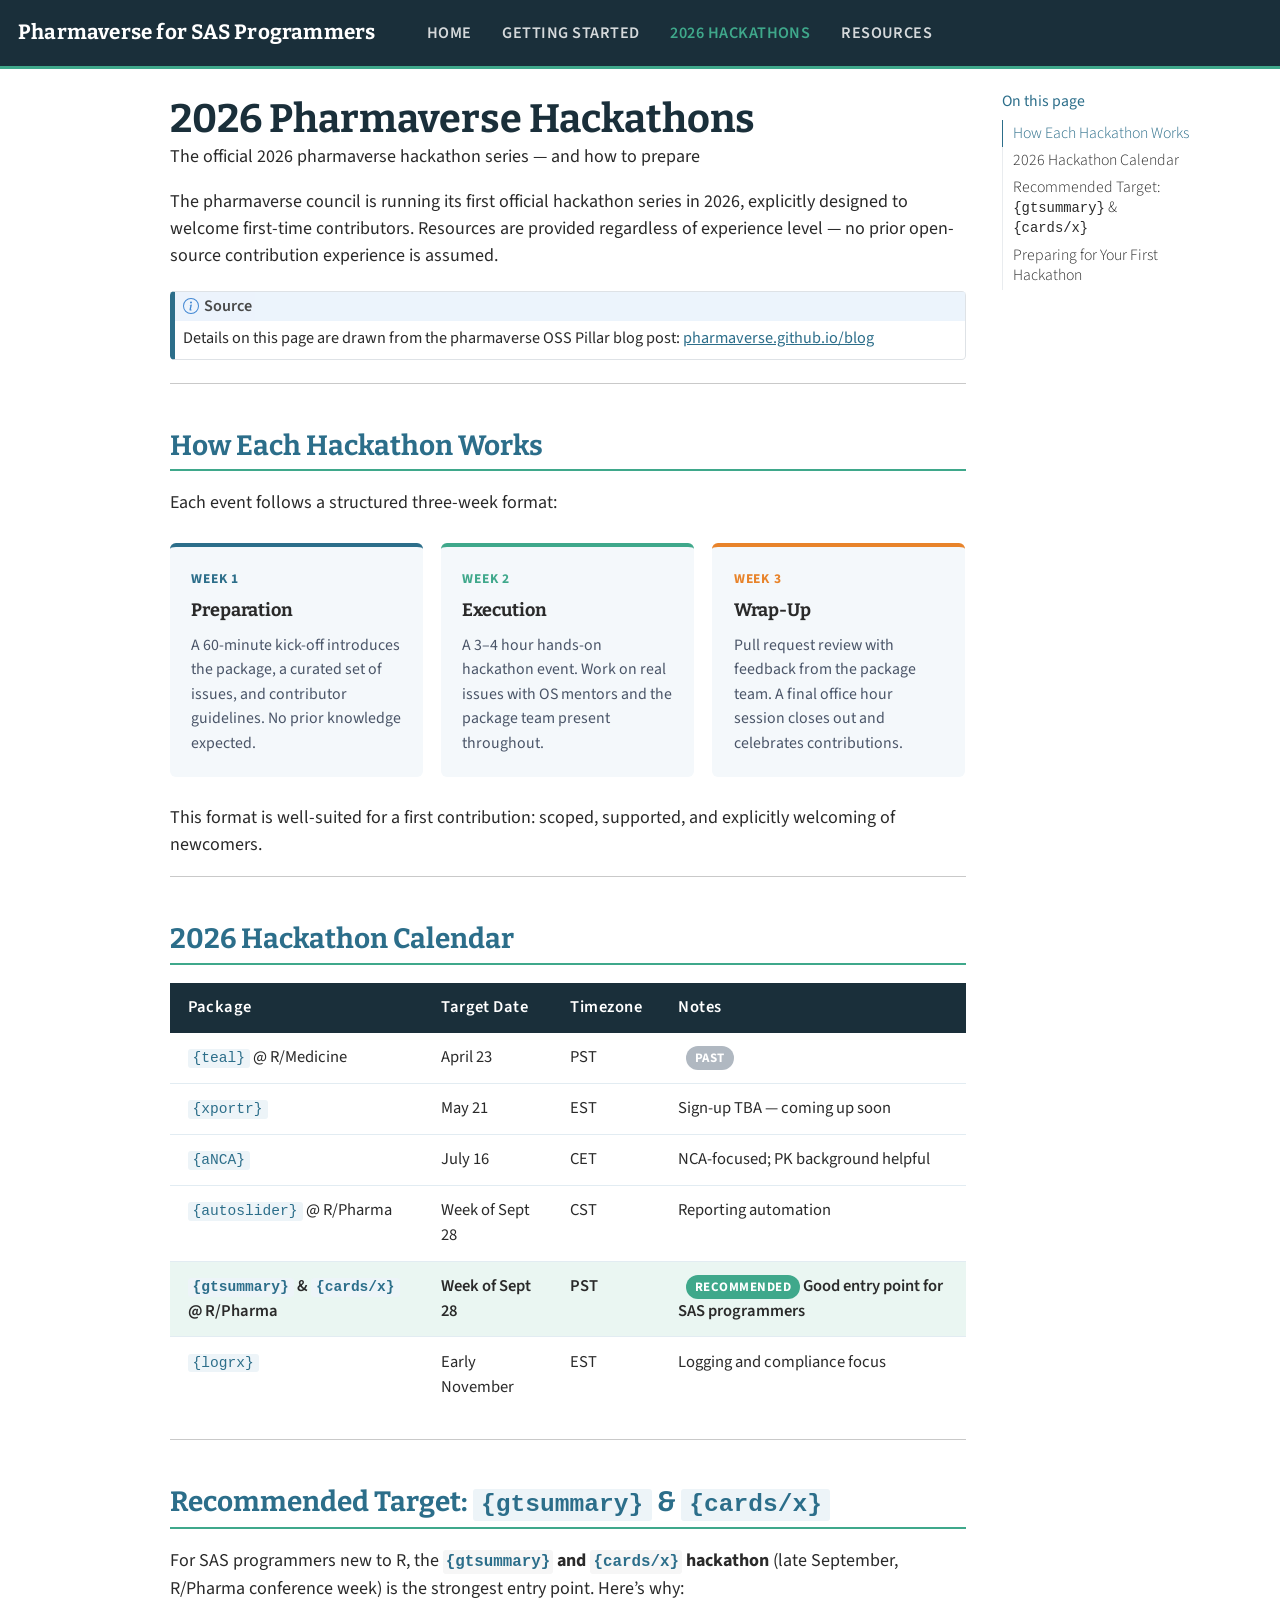
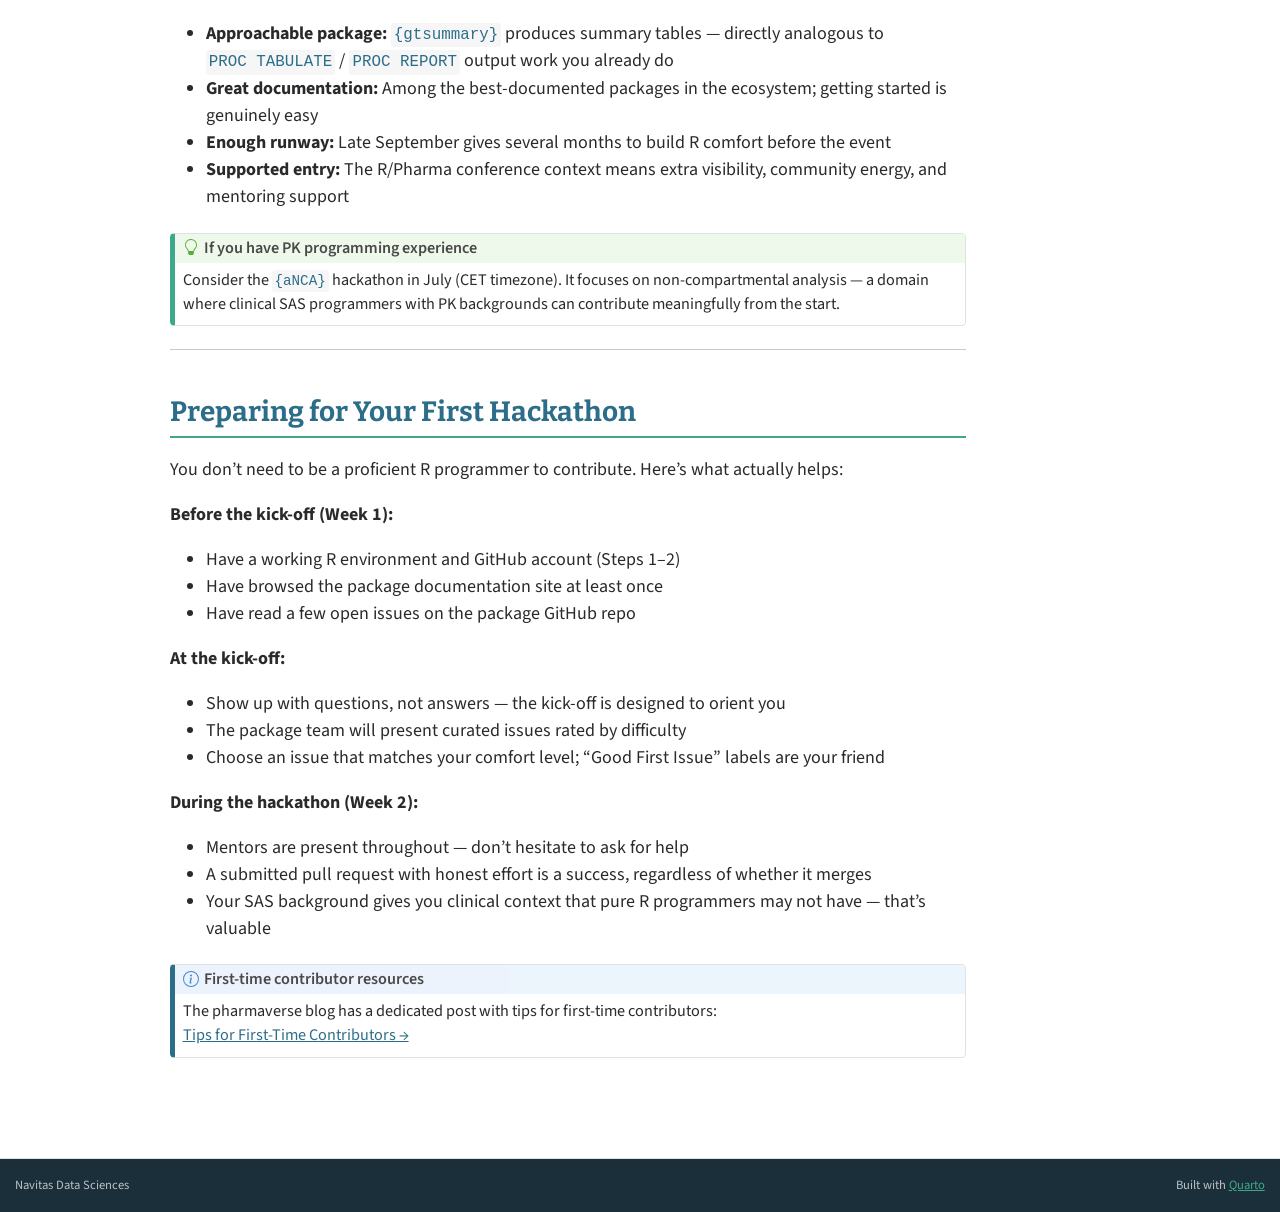
==== hackathon.html @ 02140207 "Built site for gh-pages" ====
<!DOCTYPE html>
<html xmlns="http://www.w3.org/1999/xhtml" lang="en" xml:lang="en"><head>

<meta charset="utf-8">
<meta name="generator" content="quarto-1.2.313">

<meta name="viewport" content="width=device-width, initial-scale=1.0, user-scalable=yes">

<meta name="description" content="The official 2026 pharmaverse hackathon series — and how to prepare">

<title>Pharmaverse for SAS Programmers - 2026 Pharmaverse Hackathons</title>
<style>
code{white-space: pre-wrap;}
span.smallcaps{font-variant: small-caps;}
div.columns{display: flex; gap: min(4vw, 1.5em);}
div.column{flex: auto; overflow-x: auto;}
div.hanging-indent{margin-left: 1.5em; text-indent: -1.5em;}
ul.task-list{list-style: none;}
ul.task-list li input[type="checkbox"] {
  width: 0.8em;
  margin: 0 0.8em 0.2em -1.6em;
  vertical-align: middle;
}
</style>


<script src="site_libs/quarto-nav/quarto-nav.js"></script>
<script src="site_libs/quarto-nav/headroom.min.js"></script>
<script src="site_libs/clipboard/clipboard.min.js"></script>
<script src="site_libs/quarto-search/autocomplete.umd.js"></script>
<script src="site_libs/quarto-search/fuse.min.js"></script>
<script src="site_libs/quarto-search/quarto-search.js"></script>
<meta name="quarto:offset" content="./">
<link href="./favicon.png" rel="icon" type="image/png">
<script src="site_libs/quarto-html/quarto.js"></script>
<script src="site_libs/quarto-html/popper.min.js"></script>
<script src="site_libs/quarto-html/tippy.umd.min.js"></script>
<script src="site_libs/quarto-html/anchor.min.js"></script>
<link href="site_libs/quarto-html/tippy.css" rel="stylesheet">
<link href="site_libs/quarto-html/quarto-syntax-highlighting.css" rel="stylesheet" id="quarto-text-highlighting-styles">
<script src="site_libs/bootstrap/bootstrap.min.js"></script>
<link href="site_libs/bootstrap/bootstrap-icons.css" rel="stylesheet">
<link href="site_libs/bootstrap/bootstrap.min.css" rel="stylesheet" id="quarto-bootstrap" data-mode="light">
<script id="quarto-search-options" type="application/json">{
  "location": "navbar",
  "copy-button": false,
  "collapse-after": 3,
  "panel-placement": "end",
  "type": "overlay",
  "limit": 20,
  "language": {
    "search-no-results-text": "No results",
    "search-matching-documents-text": "matching documents",
    "search-copy-link-title": "Copy link to search",
    "search-hide-matches-text": "Hide additional matches",
    "search-more-match-text": "more match in this document",
    "search-more-matches-text": "more matches in this document",
    "search-clear-button-title": "Clear",
    "search-detached-cancel-button-title": "Cancel",
    "search-submit-button-title": "Submit"
  }
}</script>
<style>html{ scroll-behavior: smooth; }</style>


</head>

<body class="nav-fixed">

<div id="quarto-search-results"></div>
  <header id="quarto-header" class="headroom fixed-top">
    <nav class="navbar navbar-expand-lg navbar-dark ">
      <div class="navbar-container container-fluid">
      <div class="navbar-brand-container">
    <a class="navbar-brand" href="./index.html">
    <span class="navbar-title">Pharmaverse for SAS Programmers</span>
    </a>
  </div>
          <button class="navbar-toggler" type="button" data-bs-toggle="collapse" data-bs-target="#navbarCollapse" aria-controls="navbarCollapse" aria-expanded="false" aria-label="Toggle navigation" onclick="if (window.quartoToggleHeadroom) { window.quartoToggleHeadroom(); }">
  <span class="navbar-toggler-icon"></span>
</button>
          <div class="collapse navbar-collapse" id="navbarCollapse">
            <ul class="navbar-nav navbar-nav-scroll me-auto">
  <li class="nav-item">
    <a class="nav-link" href="./index.html">
 <span class="menu-text">Home</span></a>
  </li>  
  <li class="nav-item">
    <a class="nav-link" href="./steps.html">
 <span class="menu-text">Getting Started</span></a>
  </li>  
  <li class="nav-item">
    <a class="nav-link active" href="./hackathon.html" aria-current="page">
 <span class="menu-text">2026 Hackathons</span></a>
  </li>  
  <li class="nav-item">
    <a class="nav-link" href="./resources.html">
 <span class="menu-text">Resources</span></a>
  </li>  
</ul>
            <ul class="navbar-nav navbar-nav-scroll ms-auto">
  <li class="nav-item compact">
    <a class="nav-link" href="https://github.com/pharmaverse"><i class="bi bi-github" role="img" aria-label="GitHub">
</i> 
 <span class="menu-text"></span></a>
  </li>  
</ul>
              <div id="quarto-search" class="" title="Search"></div>
          </div> <!-- /navcollapse -->
      </div> <!-- /container-fluid -->
    </nav>
</header>
<!-- content -->
<div id="quarto-content" class="quarto-container page-columns page-rows-contents page-layout-article page-navbar">
<!-- sidebar -->
<!-- margin-sidebar -->
    <div id="quarto-margin-sidebar" class="sidebar margin-sidebar">
        <nav id="TOC" role="doc-toc" class="toc-active">
    <h2 id="toc-title">On this page</h2>
   
  <ul>
  <li><a href="#how-each-hackathon-works" id="toc-how-each-hackathon-works" class="nav-link active" data-scroll-target="#how-each-hackathon-works">How Each Hackathon Works</a></li>
  <li><a href="#hackathon-calendar" id="toc-hackathon-calendar" class="nav-link" data-scroll-target="#hackathon-calendar">2026 Hackathon Calendar</a></li>
  <li><a href="#recommended-target-gtsummary-cardsx" id="toc-recommended-target-gtsummary-cardsx" class="nav-link" data-scroll-target="#recommended-target-gtsummary-cardsx">Recommended Target: <code>{gtsummary}</code> &amp; <code>{cards/x}</code></a></li>
  <li><a href="#preparing-for-your-first-hackathon" id="toc-preparing-for-your-first-hackathon" class="nav-link" data-scroll-target="#preparing-for-your-first-hackathon">Preparing for Your First Hackathon</a></li>
  </ul>
</nav>
    </div>
<!-- main -->
<main class="content" id="quarto-document-content">

<header id="title-block-header" class="quarto-title-block default">
<div class="quarto-title">
<h1 class="title">2026 Pharmaverse Hackathons</h1>
</div>

<div>
  <div class="description">
    The official 2026 pharmaverse hackathon series — and how to prepare
  </div>
</div>


<div class="quarto-title-meta">

    
  
    
  </div>
  

</header>

<p>The pharmaverse council is running its first official hackathon series in 2026, explicitly designed to welcome first-time contributors. Resources are provided regardless of experience level — no prior open-source contribution experience is assumed.</p>
<div class="callout-note callout callout-style-default callout-captioned">
<div class="callout-header d-flex align-content-center">
<div class="callout-icon-container">
<i class="callout-icon"></i>
</div>
<div class="callout-caption-container flex-fill">
Source
</div>
</div>
<div class="callout-body-container callout-body">
<p>Details on this page are drawn from the pharmaverse OSS Pillar blog post: <a href="https://pharmaverse.github.io/blog/posts/2026-03-06-pharmaverse-pillar/pharmaverse-pillar-oss.html">pharmaverse.github.io/blog</a></p>
</div>
</div>
<hr>
<section id="how-each-hackathon-works" class="level2">
<h2 class="anchored" data-anchor-id="how-each-hackathon-works">How Each Hackathon Works</h2>
<p>Each event follows a structured three-week format:</p>
<div style="display: grid; grid-template-columns: repeat(auto-fill, minmax(240px, 1fr)); gap: 1rem; margin: 1.5rem 0;">

  <div style="background: #f4f8fb; border-top: 4px solid #2C6E8A; border-radius: 6px; padding: 1.2rem;">
    <div style="font-size: 0.75rem; font-weight: 700; color: #2C6E8A; text-transform: uppercase; letter-spacing: 0.06em; margin-bottom: 0.4rem;">Week 1</div>
    <div style="font-weight: 700; font-size: 1rem; margin-bottom: 0.5rem; font-family: 'Bitter', Georgia, serif;">Preparation</div>
    <div style="font-size: 0.88rem; color: #4a5568; line-height: 1.55;">A 60-minute kick-off introduces the package, a curated set of issues, and contributor guidelines. No prior knowledge expected.</div>
  </div>

  <div style="background: #f4f8fb; border-top: 4px solid #3FA88B; border-radius: 6px; padding: 1.2rem;">
    <div style="font-size: 0.75rem; font-weight: 700; color: #3FA88B; text-transform: uppercase; letter-spacing: 0.06em; margin-bottom: 0.4rem;">Week 2</div>
    <div style="font-weight: 700; font-size: 1rem; margin-bottom: 0.5rem; font-family: 'Bitter', Georgia, serif;">Execution</div>
    <div style="font-size: 0.88rem; color: #4a5568; line-height: 1.55;">A 3–4 hour hands-on hackathon event. Work on real issues with OS mentors and the package team present throughout.</div>
  </div>

  <div style="background: #f4f8fb; border-top: 4px solid #E8832A; border-radius: 6px; padding: 1.2rem;">
    <div style="font-size: 0.75rem; font-weight: 700; color: #E8832A; text-transform: uppercase; letter-spacing: 0.06em; margin-bottom: 0.4rem;">Week 3</div>
    <div style="font-weight: 700; font-size: 1rem; margin-bottom: 0.5rem; font-family: 'Bitter', Georgia, serif;">Wrap-Up</div>
    <div style="font-size: 0.88rem; color: #4a5568; line-height: 1.55;">Pull request review with feedback from the package team. A final office hour session closes out and celebrates contributions.</div>
  </div>

</div>
<p>This format is well-suited for a first contribution: scoped, supported, and explicitly welcoming of newcomers.</p>
<hr>
</section>
<section id="hackathon-calendar" class="level2">
<h2 class="anchored" data-anchor-id="hackathon-calendar">2026 Hackathon Calendar</h2>

<div class="hackathon-table">
<table>
  <thead>
    <tr>
      <th>Package</th>
      <th>Target Date</th>
      <th>Timezone</th>
      <th>Notes</th>
    </tr>
  </thead>
  <tbody>
    <tr>
      <td><code>{teal}</code> @ R/Medicine</td>
      <td>April 23</td>
      <td>PST</td>
      <td><span class="badge-past">Past</span></td>
    </tr>
    <tr>
      <td><code>{xportr}</code></td>
      <td>May 21</td>
      <td>EST</td>
      <td>Sign-up TBA — coming up soon</td>
    </tr>
    <tr>
      <td><code>{aNCA}</code></td>
      <td>July 16</td>
      <td>CET</td>
      <td>NCA-focused; PK background helpful</td>
    </tr>
    <tr>
      <td><code>{autoslider}</code> @ R/Pharma</td>
      <td>Week of Sept 28</td>
      <td>CST</td>
      <td>Reporting automation</td>
    </tr>
    <tr class="highlight-row">
      <td><code>{gtsummary}</code> &amp; <code>{cards/x}</code> @ R/Pharma</td>
      <td>Week of Sept 28</td>
      <td>PST</td>
      <td><span class="badge-recommended">Recommended</span> Good entry point for SAS programmers</td>
    </tr>
    <tr>
      <td><code>{logrx}</code></td>
      <td>Early November</td>
      <td>EST</td>
      <td>Logging and compliance focus</td>
    </tr>
  </tbody>
</table>
</div>
<hr>
</section>
<section id="recommended-target-gtsummary-cardsx" class="level2">
<h2 class="anchored" data-anchor-id="recommended-target-gtsummary-cardsx">Recommended Target: <code>{gtsummary}</code> &amp; <code>{cards/x}</code></h2>
<p>For SAS programmers new to R, the <strong><code>{gtsummary}</code> and <code>{cards/x}</code> hackathon</strong> (late September, R/Pharma conference week) is the strongest entry point. Here’s why:</p>
<ul>
<li><strong>Approachable package:</strong> <code>{gtsummary}</code> produces summary tables — directly analogous to <code>PROC TABULATE</code> / <code>PROC REPORT</code> output work you already do</li>
<li><strong>Great documentation:</strong> Among the best-documented packages in the ecosystem; getting started is genuinely easy</li>
<li><strong>Enough runway:</strong> Late September gives several months to build R comfort before the event</li>
<li><strong>Supported entry:</strong> The R/Pharma conference context means extra visibility, community energy, and mentoring support</li>
</ul>
<div class="callout-tip callout callout-style-default callout-captioned">
<div class="callout-header d-flex align-content-center">
<div class="callout-icon-container">
<i class="callout-icon"></i>
</div>
<div class="callout-caption-container flex-fill">
If you have PK programming experience
</div>
</div>
<div class="callout-body-container callout-body">
<p>Consider the <code>{aNCA}</code> hackathon in July (CET timezone). It focuses on non-compartmental analysis — a domain where clinical SAS programmers with PK backgrounds can contribute meaningfully from the start.</p>
</div>
</div>
<hr>
</section>
<section id="preparing-for-your-first-hackathon" class="level2">
<h2 class="anchored" data-anchor-id="preparing-for-your-first-hackathon">Preparing for Your First Hackathon</h2>
<p>You don’t need to be a proficient R programmer to contribute. Here’s what actually helps:</p>
<p><strong>Before the kick-off (Week 1):</strong></p>
<ul>
<li>Have a working R environment and GitHub account (Steps 1–2)</li>
<li>Have browsed the package documentation site at least once</li>
<li>Have read a few open issues on the package GitHub repo</li>
</ul>
<p><strong>At the kick-off:</strong></p>
<ul>
<li>Show up with questions, not answers — the kick-off is designed to orient you</li>
<li>The package team will present curated issues rated by difficulty</li>
<li>Choose an issue that matches your comfort level; “Good First Issue” labels are your friend</li>
</ul>
<p><strong>During the hackathon (Week 2):</strong></p>
<ul>
<li>Mentors are present throughout — don’t hesitate to ask for help</li>
<li>A submitted pull request with honest effort is a success, regardless of whether it merges</li>
<li>Your SAS background gives you clinical context that pure R programmers may not have — that’s valuable</li>
</ul>
<div class="callout-note callout callout-style-default callout-captioned">
<div class="callout-header d-flex align-content-center">
<div class="callout-icon-container">
<i class="callout-icon"></i>
</div>
<div class="callout-caption-container flex-fill">
First-time contributor resources
</div>
</div>
<div class="callout-body-container callout-body">
<p>The pharmaverse blog has a dedicated post with tips for first-time contributors:<br>
<a href="https://pharmaverse.github.io/blog/posts/2024-03-11_tips_for__first_/tips_for__first__time__contributors.html">Tips for First-Time Contributors →</a></p>
</div>
</div>


</section>

</main> <!-- /main -->
<script id="quarto-html-after-body" type="application/javascript">
window.document.addEventListener("DOMContentLoaded", function (event) {
  const toggleBodyColorMode = (bsSheetEl) => {
    const mode = bsSheetEl.getAttribute("data-mode");
    const bodyEl = window.document.querySelector("body");
    if (mode === "dark") {
      bodyEl.classList.add("quarto-dark");
      bodyEl.classList.remove("quarto-light");
    } else {
      bodyEl.classList.add("quarto-light");
      bodyEl.classList.remove("quarto-dark");
    }
  }
  const toggleBodyColorPrimary = () => {
    const bsSheetEl = window.document.querySelector("link#quarto-bootstrap");
    if (bsSheetEl) {
      toggleBodyColorMode(bsSheetEl);
    }
  }
  toggleBodyColorPrimary();  
  const icon = "";
  const anchorJS = new window.AnchorJS();
  anchorJS.options = {
    placement: 'right',
    icon: icon
  };
  anchorJS.add('.anchored');
  const clipboard = new window.ClipboardJS('.code-copy-button', {
    target: function(trigger) {
      return trigger.previousElementSibling;
    }
  });
  clipboard.on('success', function(e) {
    // button target
    const button = e.trigger;
    // don't keep focus
    button.blur();
    // flash "checked"
    button.classList.add('code-copy-button-checked');
    var currentTitle = button.getAttribute("title");
    button.setAttribute("title", "Copied!");
    let tooltip;
    if (window.bootstrap) {
      button.setAttribute("data-bs-toggle", "tooltip");
      button.setAttribute("data-bs-placement", "left");
      button.setAttribute("data-bs-title", "Copied!");
      tooltip = new bootstrap.Tooltip(button, 
        { trigger: "manual", 
          customClass: "code-copy-button-tooltip",
          offset: [0, -8]});
      tooltip.show();    
    }
    setTimeout(function() {
      if (tooltip) {
        tooltip.hide();
        button.removeAttribute("data-bs-title");
        button.removeAttribute("data-bs-toggle");
        button.removeAttribute("data-bs-placement");
      }
      button.setAttribute("title", currentTitle);
      button.classList.remove('code-copy-button-checked');
    }, 1000);
    // clear code selection
    e.clearSelection();
  });
  function tippyHover(el, contentFn) {
    const config = {
      allowHTML: true,
      content: contentFn,
      maxWidth: 500,
      delay: 100,
      arrow: false,
      appendTo: function(el) {
          return el.parentElement;
      },
      interactive: true,
      interactiveBorder: 10,
      theme: 'quarto',
      placement: 'bottom-start'
    };
    window.tippy(el, config); 
  }
  const noterefs = window.document.querySelectorAll('a[role="doc-noteref"]');
  for (var i=0; i<noterefs.length; i++) {
    const ref = noterefs[i];
    tippyHover(ref, function() {
      // use id or data attribute instead here
      let href = ref.getAttribute('data-footnote-href') || ref.getAttribute('href');
      try { href = new URL(href).hash; } catch {}
      const id = href.replace(/^#\/?/, "");
      const note = window.document.getElementById(id);
      return note.innerHTML;
    });
  }
  const findCites = (el) => {
    const parentEl = el.parentElement;
    if (parentEl) {
      const cites = parentEl.dataset.cites;
      if (cites) {
        return {
          el,
          cites: cites.split(' ')
        };
      } else {
        return findCites(el.parentElement)
      }
    } else {
      return undefined;
    }
  };
  var bibliorefs = window.document.querySelectorAll('a[role="doc-biblioref"]');
  for (var i=0; i<bibliorefs.length; i++) {
    const ref = bibliorefs[i];
    const citeInfo = findCites(ref);
    if (citeInfo) {
      tippyHover(citeInfo.el, function() {
        var popup = window.document.createElement('div');
        citeInfo.cites.forEach(function(cite) {
          var citeDiv = window.document.createElement('div');
          citeDiv.classList.add('hanging-indent');
          citeDiv.classList.add('csl-entry');
          var biblioDiv = window.document.getElementById('ref-' + cite);
          if (biblioDiv) {
            citeDiv.innerHTML = biblioDiv.innerHTML;
          }
          popup.appendChild(citeDiv);
        });
        return popup.innerHTML;
      });
    }
  }
});
</script>
</div> <!-- /content -->
<footer class="footer">
  <div class="nav-footer">
    <div class="nav-footer-left">Navitas Data Sciences</div>   
    <div class="nav-footer-right">Built with <a href="https://quarto.org">Quarto</a></div>
  </div>
</footer>



<script src="site_libs/quarto-html/zenscroll-min.js"></script>
</body></html>
---- site_libs/quarto-html/tippy.css ----
.tippy-box[data-animation=fade][data-state=hidden]{opacity:0}[data-tippy-root]{max-width:calc(100vw - 10px)}.tippy-box{position:relative;background-color:#333;color:#fff;border-radius:4px;font-size:14px;line-height:1.4;white-space:normal;outline:0;transition-property:transform,visibility,opacity}.tippy-box[data-placement^=top]>.tippy-arrow{bottom:0}.tippy-box[data-placement^=top]>.tippy-arrow:before{bottom:-7px;left:0;border-width:8px 8px 0;border-top-color:initial;transform-origin:center top}.tippy-box[data-placement^=bottom]>.tippy-arrow{top:0}.tippy-box[data-placement^=bottom]>.tippy-arrow:before{top:-7px;left:0;border-width:0 8px 8px;border-bottom-color:initial;transform-origin:center bottom}.tippy-box[data-placement^=left]>.tippy-arrow{right:0}.tippy-box[data-placement^=left]>.tippy-arrow:before{border-width:8px 0 8px 8px;border-left-color:initial;right:-7px;transform-origin:center left}.tippy-box[data-placement^=right]>.tippy-arrow{left:0}.tippy-box[data-placement^=right]>.tippy-arrow:before{left:-7px;border-width:8px 8px 8px 0;border-right-color:initial;transform-origin:center right}.tippy-box[data-inertia][data-state=visible]{transition-timing-function:cubic-bezier(.54,1.5,.38,1.11)}.tippy-arrow{width:16px;height:16px;color:#333}.tippy-arrow:before{content:"";position:absolute;border-color:transparent;border-style:solid}.tippy-content{position:relative;padding:5px 9px;z-index:1}
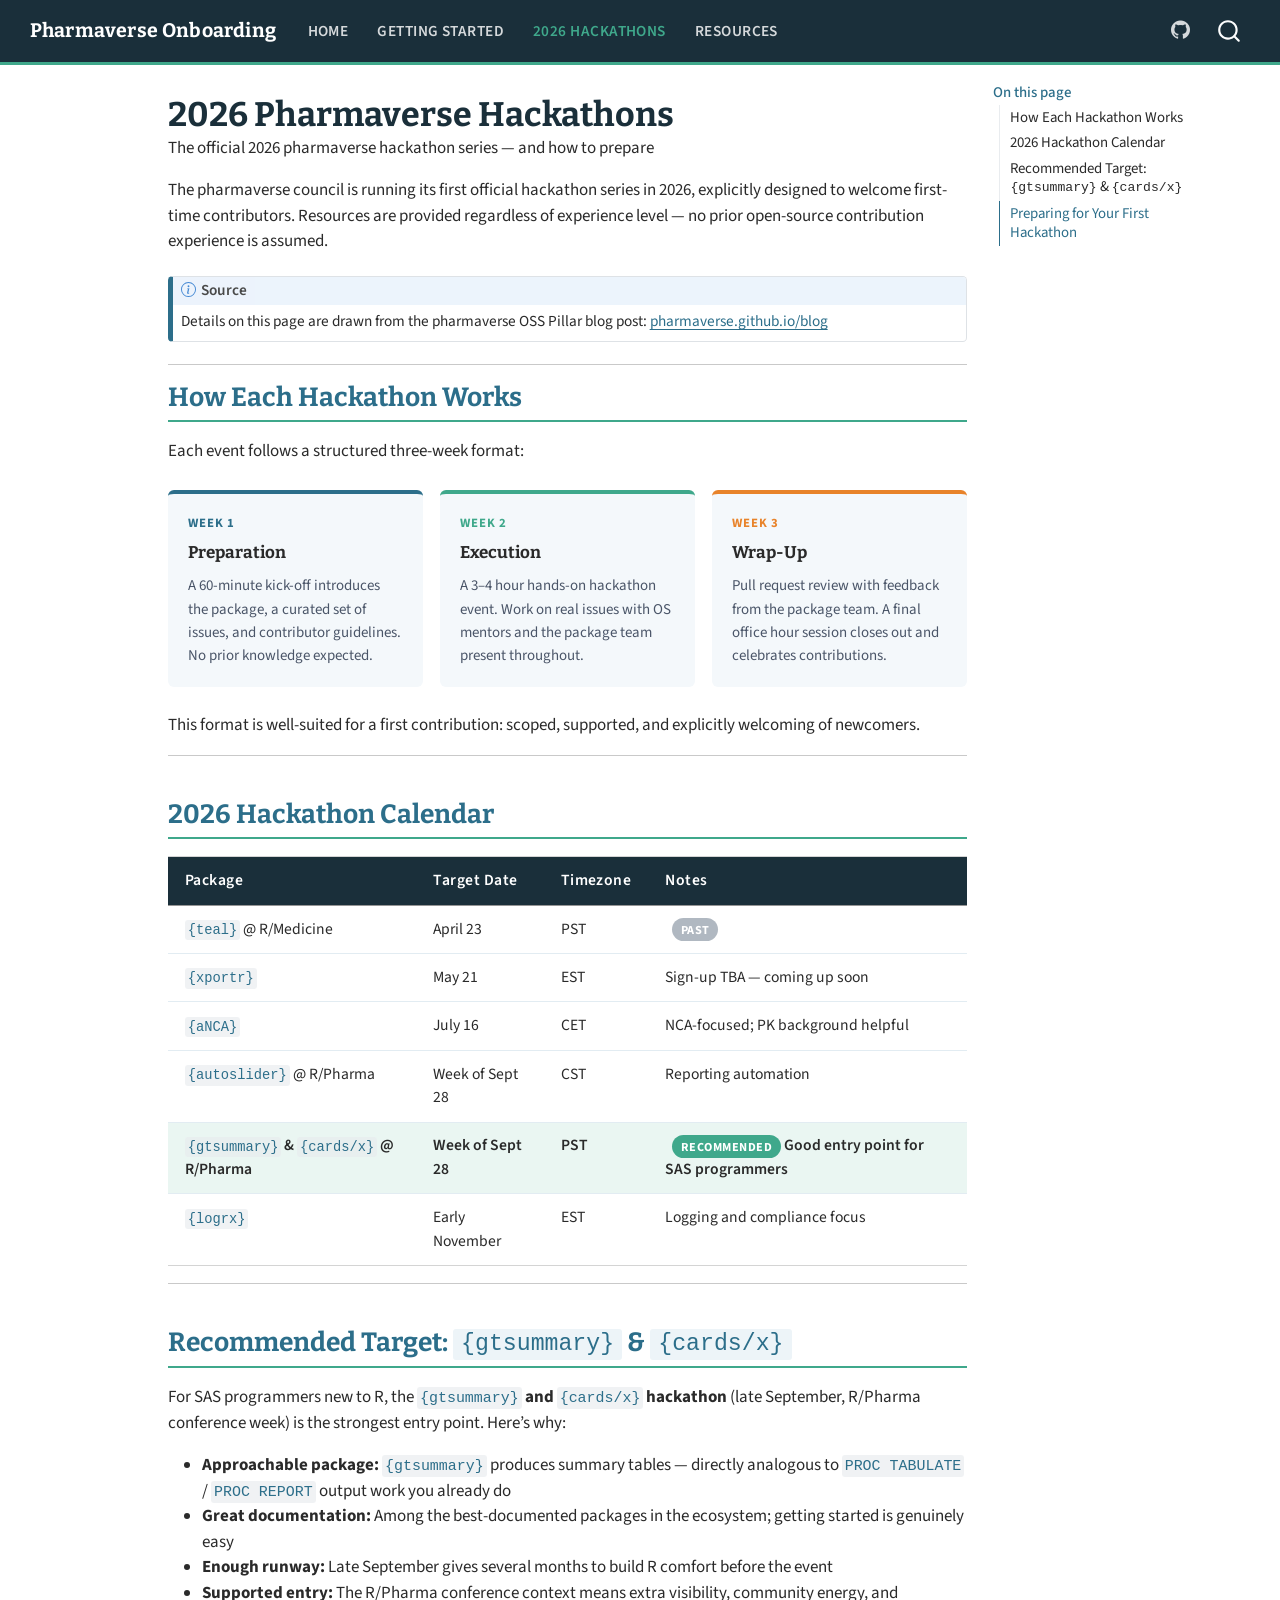
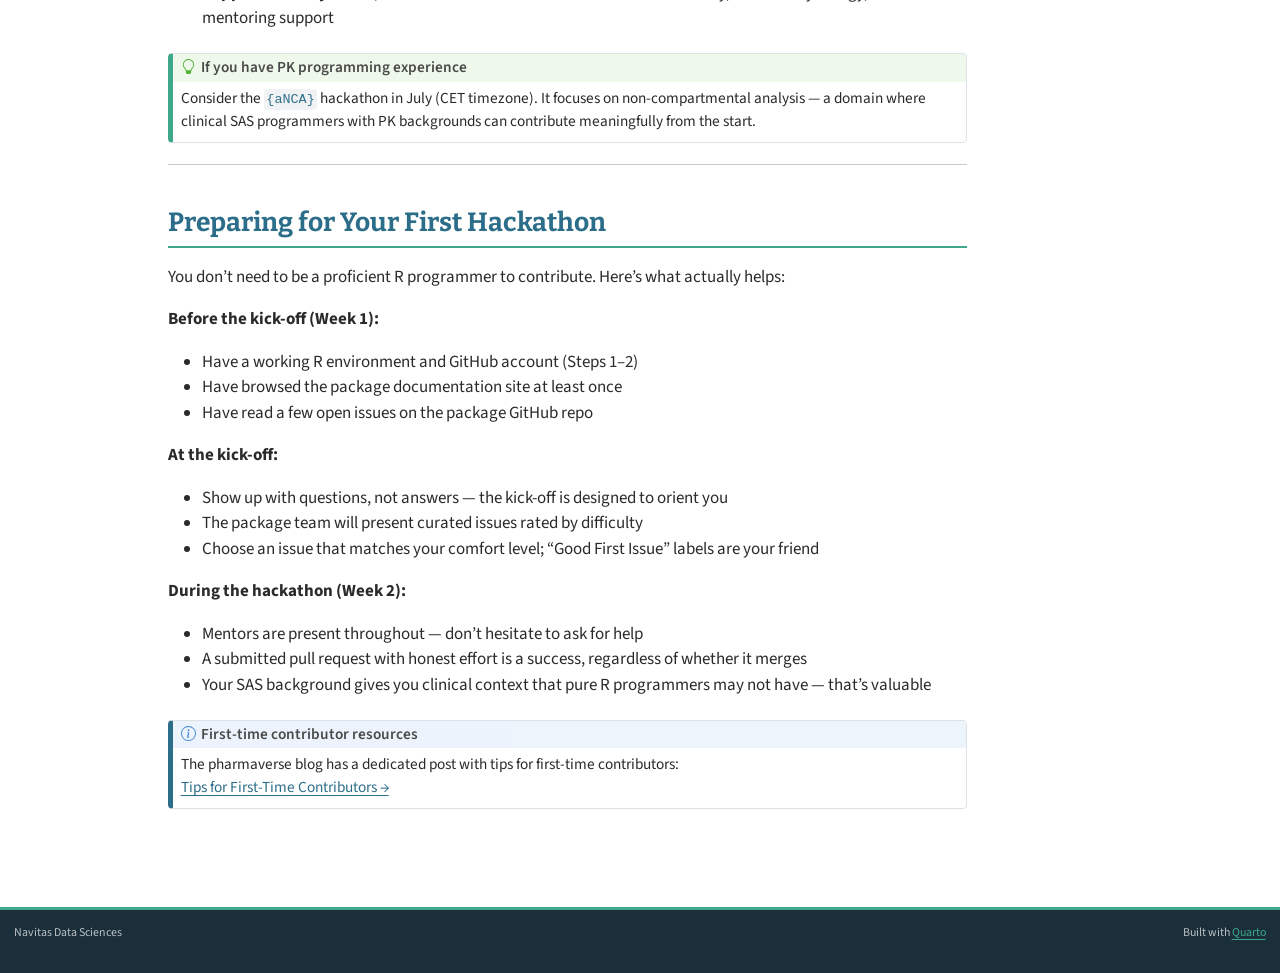
==== commit 2310fc20: "Built site for gh-pages" ====
--- a/hackathon.html
+++ b/hackathon.html
@@ -2,14 +2,17 @@
 <html xmlns="http://www.w3.org/1999/xhtml" lang="en" xml:lang="en"><head>
 
 <meta charset="utf-8">
-<meta name="generator" content="quarto-1.2.313">
+<meta name="generator" content="quarto-1.9.37">
 
 <meta name="viewport" content="width=device-width, initial-scale=1.0, user-scalable=yes">
 
 <meta name="description" content="The official 2026 pharmaverse hackathon series — and how to prepare">
 
-<title>Pharmaverse for SAS Programmers - 2026 Pharmaverse Hackathons</title>
+<title>2026 Pharmaverse Hackathons – Pharmaverse Onboarding</title>
 <style>
+/* Default styles provided by pandoc.
+** See https://pandoc.org/MANUAL.html#variables-for-html for config info.
+*/
 code{white-space: pre-wrap;}
 span.smallcaps{font-variant: small-caps;}
 div.columns{display: flex; gap: min(4vw, 1.5em);}
@@ -18,7 +21,7 @@
 ul.task-list{list-style: none;}
 ul.task-list li input[type="checkbox"] {
   width: 0.8em;
-  margin: 0 0.8em 0.2em -1.6em;
+  margin: 0 0.8em 0.2em -1em; /* quarto-specific, see https://github.com/quarto-dev/quarto-cli/issues/4556 */ 
   vertical-align: middle;
 }
 </style>
@@ -31,23 +34,30 @@
 <script src="site_libs/quarto-search/fuse.min.js"></script>
 <script src="site_libs/quarto-search/quarto-search.js"></script>
 <meta name="quarto:offset" content="./">
-<link href="./favicon.png" rel="icon" type="image/png">
-<script src="site_libs/quarto-html/quarto.js"></script>
+<link href="./pharmaverse.png" rel="icon" type="image/png">
+<script src="site_libs/quarto-html/quarto.js" type="module"></script>
+<script src="site_libs/quarto-html/tabsets/tabsets.js" type="module"></script>
 <script src="site_libs/quarto-html/popper.min.js"></script>
 <script src="site_libs/quarto-html/tippy.umd.min.js"></script>
 <script src="site_libs/quarto-html/anchor.min.js"></script>
 <link href="site_libs/quarto-html/tippy.css" rel="stylesheet">
-<link href="site_libs/quarto-html/quarto-syntax-highlighting.css" rel="stylesheet" id="quarto-text-highlighting-styles">
+<link href="site_libs/quarto-html/quarto-syntax-highlighting-7f8f88aac4f3542376d5c11b86a4c14d.css" rel="stylesheet" id="quarto-text-highlighting-styles">
 <script src="site_libs/bootstrap/bootstrap.min.js"></script>
 <link href="site_libs/bootstrap/bootstrap-icons.css" rel="stylesheet">
-<link href="site_libs/bootstrap/bootstrap.min.css" rel="stylesheet" id="quarto-bootstrap" data-mode="light">
+<link href="site_libs/bootstrap/bootstrap-ebcdbd7d827fe1fa6b3996e288fa04e9.min.css" rel="stylesheet" append-hash="true" id="quarto-bootstrap" data-mode="light">
 <script id="quarto-search-options" type="application/json">{
   "location": "navbar",
   "copy-button": false,
   "collapse-after": 3,
   "panel-placement": "end",
   "type": "overlay",
-  "limit": 20,
+  "limit": 50,
+  "keyboard-shortcut": [
+    "f",
+    "/",
+    "s"
+  ],
+  "show-item-context": false,
   "language": {
     "search-no-results-text": "No results",
     "search-matching-documents-text": "matching documents",
@@ -56,8 +66,10 @@
     "search-more-match-text": "more match in this document",
     "search-more-matches-text": "more matches in this document",
     "search-clear-button-title": "Clear",
+    "search-text-placeholder": "",
     "search-detached-cancel-button-title": "Cancel",
-    "search-submit-button-title": "Submit"
+    "search-submit-button-title": "Submit",
+    "search-label": "Search"
   }
 }</script>
 <style>html{ scroll-behavior: smooth; }</style>
@@ -65,48 +77,50 @@
 
 </head>
 
-<body class="nav-fixed">
+<body class="nav-fixed quarto-light">
 
 <div id="quarto-search-results"></div>
   <header id="quarto-header" class="headroom fixed-top">
-    <nav class="navbar navbar-expand-lg navbar-dark ">
+    <nav class="navbar navbar-expand-lg " data-bs-theme="dark">
       <div class="navbar-container container-fluid">
-      <div class="navbar-brand-container">
+      <div class="navbar-brand-container mx-auto">
     <a class="navbar-brand" href="./index.html">
-    <span class="navbar-title">Pharmaverse for SAS Programmers</span>
+    <span class="navbar-title">Pharmaverse Onboarding</span>
     </a>
   </div>
-          <button class="navbar-toggler" type="button" data-bs-toggle="collapse" data-bs-target="#navbarCollapse" aria-controls="navbarCollapse" aria-expanded="false" aria-label="Toggle navigation" onclick="if (window.quartoToggleHeadroom) { window.quartoToggleHeadroom(); }">
+            <div id="quarto-search" class="" title="Search"></div>
+          <button class="navbar-toggler" type="button" data-bs-toggle="collapse" data-bs-target="#navbarCollapse" aria-controls="navbarCollapse" role="menu" aria-expanded="false" aria-label="Toggle navigation" onclick="if (window.quartoToggleHeadroom) { window.quartoToggleHeadroom(); }">
   <span class="navbar-toggler-icon"></span>
 </button>
           <div class="collapse navbar-collapse" id="navbarCollapse">
             <ul class="navbar-nav navbar-nav-scroll me-auto">
   <li class="nav-item">
-    <a class="nav-link" href="./index.html">
- <span class="menu-text">Home</span></a>
+    <a class="nav-link" href="./index.html"> 
+<span class="menu-text">Home</span></a>
   </li>  
   <li class="nav-item">
-    <a class="nav-link" href="./steps.html">
- <span class="menu-text">Getting Started</span></a>
+    <a class="nav-link" href="./steps.html"> 
+<span class="menu-text">Getting Started</span></a>
   </li>  
   <li class="nav-item">
-    <a class="nav-link active" href="./hackathon.html" aria-current="page">
- <span class="menu-text">2026 Hackathons</span></a>
+    <a class="nav-link active" href="./hackathon.html" aria-current="page"> 
+<span class="menu-text">2026 Hackathons</span></a>
   </li>  
   <li class="nav-item">
-    <a class="nav-link" href="./resources.html">
- <span class="menu-text">Resources</span></a>
+    <a class="nav-link" href="./resources.html"> 
+<span class="menu-text">Resources</span></a>
   </li>  
 </ul>
             <ul class="navbar-nav navbar-nav-scroll ms-auto">
   <li class="nav-item compact">
-    <a class="nav-link" href="https://github.com/pharmaverse"><i class="bi bi-github" role="img" aria-label="GitHub">
+    <a class="nav-link" href="https://github.com/pharmaverse"> <i class="bi bi-github" role="img" aria-label="GitHub">
 </i> 
- <span class="menu-text"></span></a>
+<span class="menu-text"></span></a>
   </li>  
 </ul>
-              <div id="quarto-search" class="" title="Search"></div>
           </div> <!-- /navcollapse -->
+            <div class="quarto-navbar-tools">
+</div>
       </div> <!-- /container-fluid -->
     </nav>
 </header>
@@ -149,16 +163,18 @@
   </div>
   
 
+
 </header>
 
+
 <p>The pharmaverse council is running its first official hackathon series in 2026, explicitly designed to welcome first-time contributors. Resources are provided regardless of experience level — no prior open-source contribution experience is assumed.</p>
-<div class="callout-note callout callout-style-default callout-captioned">
+<div class="callout callout-style-default callout-note callout-titled">
 <div class="callout-header d-flex align-content-center">
 <div class="callout-icon-container">
 <i class="callout-icon"></i>
 </div>
-<div class="callout-caption-container flex-fill">
-Source
+<div class="callout-title-container flex-fill">
+<span class="screen-reader-only">Note</span>Source
 </div>
 </div>
 <div class="callout-body-container callout-body">
@@ -195,56 +211,57 @@
 </section>
 <section id="hackathon-calendar" class="level2">
 <h2 class="anchored" data-anchor-id="hackathon-calendar">2026 Hackathon Calendar</h2>
-
 <div class="hackathon-table">
-<table>
-  <thead>
-    <tr>
-      <th>Package</th>
-      <th>Target Date</th>
-      <th>Timezone</th>
-      <th>Notes</th>
-    </tr>
-  </thead>
-  <tbody>
-    <tr>
-      <td><code>{teal}</code> @ R/Medicine</td>
-      <td>April 23</td>
-      <td>PST</td>
-      <td><span class="badge-past">Past</span></td>
-    </tr>
-    <tr>
-      <td><code>{xportr}</code></td>
-      <td>May 21</td>
-      <td>EST</td>
-      <td>Sign-up TBA — coming up soon</td>
-    </tr>
-    <tr>
-      <td><code>{aNCA}</code></td>
-      <td>July 16</td>
-      <td>CET</td>
-      <td>NCA-focused; PK background helpful</td>
-    </tr>
-    <tr>
-      <td><code>{autoslider}</code> @ R/Pharma</td>
-      <td>Week of Sept 28</td>
-      <td>CST</td>
-      <td>Reporting automation</td>
-    </tr>
-    <tr class="highlight-row">
-      <td><code>{gtsummary}</code> &amp; <code>{cards/x}</code> @ R/Pharma</td>
-      <td>Week of Sept 28</td>
-      <td>PST</td>
-      <td><span class="badge-recommended">Recommended</span> Good entry point for SAS programmers</td>
-    </tr>
-    <tr>
-      <td><code>{logrx}</code></td>
-      <td>Early November</td>
-      <td>EST</td>
-      <td>Logging and compliance focus</td>
-    </tr>
-  </tbody>
+
+<table class="caption-top table">
+<thead>
+<tr class="header">
+<th data-quarto-table-cell-role="th">Package</th>
+<th data-quarto-table-cell-role="th">Target Date</th>
+<th data-quarto-table-cell-role="th">Timezone</th>
+<th data-quarto-table-cell-role="th">Notes</th>
+</tr>
+</thead>
+<tbody>
+<tr class="odd">
+<td><code>{teal}</code> @ R/Medicine</td>
+<td>April 23</td>
+<td>PST</td>
+<td><span class="badge-past">Past</span></td>
+</tr>
+<tr class="even">
+<td><code>{xportr}</code></td>
+<td>May 21</td>
+<td>EST</td>
+<td>Sign-up TBA — coming up soon</td>
+</tr>
+<tr class="odd">
+<td><code>{aNCA}</code></td>
+<td>July 16</td>
+<td>CET</td>
+<td>NCA-focused; PK background helpful</td>
+</tr>
+<tr class="even">
+<td><code>{autoslider}</code> @ R/Pharma</td>
+<td>Week of Sept 28</td>
+<td>CST</td>
+<td>Reporting automation</td>
+</tr>
+<tr class="highlight-row odd">
+<td><code>{gtsummary}</code> &amp; <code>{cards/x}</code> @ R/Pharma</td>
+<td>Week of Sept 28</td>
+<td>PST</td>
+<td><span class="badge-recommended">Recommended</span> Good entry point for SAS programmers</td>
+</tr>
+<tr class="even">
+<td><code>{logrx}</code></td>
+<td>Early November</td>
+<td>EST</td>
+<td>Logging and compliance focus</td>
+</tr>
+</tbody>
 </table>
+
 </div>
 <hr>
 </section>
@@ -257,13 +274,13 @@
 <li><strong>Enough runway:</strong> Late September gives several months to build R comfort before the event</li>
 <li><strong>Supported entry:</strong> The R/Pharma conference context means extra visibility, community energy, and mentoring support</li>
 </ul>
-<div class="callout-tip callout callout-style-default callout-captioned">
+<div class="callout callout-style-default callout-tip callout-titled">
 <div class="callout-header d-flex align-content-center">
 <div class="callout-icon-container">
 <i class="callout-icon"></i>
 </div>
-<div class="callout-caption-container flex-fill">
-If you have PK programming experience
+<div class="callout-title-container flex-fill">
+<span class="screen-reader-only">Tip</span>If you have PK programming experience
 </div>
 </div>
 <div class="callout-body-container callout-body">
@@ -293,13 +310,13 @@
 <li>A submitted pull request with honest effort is a success, regardless of whether it merges</li>
 <li>Your SAS background gives you clinical context that pure R programmers may not have — that’s valuable</li>
 </ul>
-<div class="callout-note callout callout-style-default callout-captioned">
+<div class="callout callout-style-default callout-note callout-titled">
 <div class="callout-header d-flex align-content-center">
 <div class="callout-icon-container">
 <i class="callout-icon"></i>
 </div>
-<div class="callout-caption-container flex-fill">
-First-time contributor resources
+<div class="callout-title-container flex-fill">
+<span class="screen-reader-only">Note</span>First-time contributor resources
 </div>
 </div>
 <div class="callout-body-container callout-body">
@@ -313,147 +330,422 @@
 
 </main> <!-- /main -->
 <script id="quarto-html-after-body" type="application/javascript">
-window.document.addEventListener("DOMContentLoaded", function (event) {
-  const toggleBodyColorMode = (bsSheetEl) => {
-    const mode = bsSheetEl.getAttribute("data-mode");
-    const bodyEl = window.document.querySelector("body");
-    if (mode === "dark") {
-      bodyEl.classList.add("quarto-dark");
-      bodyEl.classList.remove("quarto-light");
-    } else {
-      bodyEl.classList.add("quarto-light");
-      bodyEl.classList.remove("quarto-dark");
-    }
-  }
-  const toggleBodyColorPrimary = () => {
-    const bsSheetEl = window.document.querySelector("link#quarto-bootstrap");
-    if (bsSheetEl) {
-      toggleBodyColorMode(bsSheetEl);
-    }
-  }
-  toggleBodyColorPrimary();  
-  const icon = "";
-  const anchorJS = new window.AnchorJS();
-  anchorJS.options = {
-    placement: 'right',
-    icon: icon
-  };
-  anchorJS.add('.anchored');
-  const clipboard = new window.ClipboardJS('.code-copy-button', {
-    target: function(trigger) {
-      return trigger.previousElementSibling;
+  window.document.addEventListener("DOMContentLoaded", function (event) {
+    const icon = "";
+    const anchorJS = new window.AnchorJS();
+    anchorJS.options = {
+      placement: 'right',
+      icon: icon
+    };
+    anchorJS.add('.anchored');
+    const isCodeAnnotation = (el) => {
+      for (const clz of el.classList) {
+        if (clz.startsWith('code-annotation-')) {                     
+          return true;
+        }
+      }
+      return false;
+    }
+    const onCopySuccess = function(e) {
+      // button target
+      const button = e.trigger;
+      // don't keep focus
+      button.blur();
+      // flash "checked"
+      button.classList.add('code-copy-button-checked');
+      var currentTitle = button.getAttribute("title");
+      button.setAttribute("title", "Copied!");
+      let tooltip;
+      if (window.bootstrap) {
+        button.setAttribute("data-bs-toggle", "tooltip");
+        button.setAttribute("data-bs-placement", "left");
+        button.setAttribute("data-bs-title", "Copied!");
+        tooltip = new bootstrap.Tooltip(button, 
+          { trigger: "manual", 
+            customClass: "code-copy-button-tooltip",
+            offset: [0, -8]});
+        tooltip.show();    
+      }
+      setTimeout(function() {
+        if (tooltip) {
+          tooltip.hide();
+          button.removeAttribute("data-bs-title");
+          button.removeAttribute("data-bs-toggle");
+          button.removeAttribute("data-bs-placement");
+        }
+        button.setAttribute("title", currentTitle);
+        button.classList.remove('code-copy-button-checked');
+      }, 1000);
+      // clear code selection
+      e.clearSelection();
+    }
+    const getTextToCopy = function(trigger) {
+      const outerScaffold = trigger.parentElement.cloneNode(true);
+      const codeEl = outerScaffold.querySelector('code');
+      for (const childEl of codeEl.children) {
+        if (isCodeAnnotation(childEl)) {
+          childEl.remove();
+        }
+      }
+      return codeEl.innerText;
+    }
+    const clipboard = new window.ClipboardJS('.code-copy-button:not([data-in-quarto-modal])', {
+      text: getTextToCopy
+    });
+    clipboard.on('success', onCopySuccess);
+    if (window.document.getElementById('quarto-embedded-source-code-modal')) {
+      const clipboardModal = new window.ClipboardJS('.code-copy-button[data-in-quarto-modal]', {
+        text: getTextToCopy,
+        container: window.document.getElementById('quarto-embedded-source-code-modal')
+      });
+      clipboardModal.on('success', onCopySuccess);
+    }
+      var localhostRegex = new RegExp(/^(?:http|https):\/\/localhost\:?[0-9]*\//);
+      var mailtoRegex = new RegExp(/^mailto:/);
+        var filterRegex = new RegExp("https:\/\/jeffreyad\.github\.io\/pharmaverse-onboarding\/");
+      var isInternal = (href) => {
+          return filterRegex.test(href) || localhostRegex.test(href) || mailtoRegex.test(href);
+      }
+      // Inspect non-navigation links and adorn them if external
+     var links = window.document.querySelectorAll('a[href]:not(.nav-link):not(.navbar-brand):not(.toc-action):not(.sidebar-link):not(.sidebar-item-toggle):not(.pagination-link):not(.no-external):not([aria-hidden]):not(.dropdown-item):not(.quarto-navigation-tool):not(.about-link)');
+      for (var i=0; i<links.length; i++) {
+        const link = links[i];
+        if (!isInternal(link.href)) {
+          // undo the damage that might have been done by quarto-nav.js in the case of
+          // links that we want to consider external
+          if (link.dataset.originalHref !== undefined) {
+            link.href = link.dataset.originalHref;
+          }
+        }
+      }
+    function tippyHover(el, contentFn, onTriggerFn, onUntriggerFn) {
+      const config = {
+        allowHTML: true,
+        maxWidth: 500,
+        delay: 100,
+        arrow: false,
+        appendTo: function(el) {
+            return el.parentElement;
+        },
+        interactive: true,
+        interactiveBorder: 10,
+        theme: 'quarto',
+        placement: 'bottom-start',
+      };
+      if (contentFn) {
+        config.content = contentFn;
+      }
+      if (onTriggerFn) {
+        config.onTrigger = onTriggerFn;
+      }
+      if (onUntriggerFn) {
+        config.onUntrigger = onUntriggerFn;
+      }
+      window.tippy(el, config); 
+    }
+    const noterefs = window.document.querySelectorAll('a[role="doc-noteref"]');
+    for (var i=0; i<noterefs.length; i++) {
+      const ref = noterefs[i];
+      tippyHover(ref, function() {
+        // use id or data attribute instead here
+        let href = ref.getAttribute('data-footnote-href') || ref.getAttribute('href');
+        try { href = new URL(href).hash; } catch {}
+        const id = href.replace(/^#\/?/, "");
+        const note = window.document.getElementById(id);
+        if (note) {
+          return note.innerHTML;
+        } else {
+          return "";
+        }
+      });
+    }
+    const xrefs = window.document.querySelectorAll('a.quarto-xref');
+    const processXRef = (id, note) => {
+      // Strip column container classes
+      const stripColumnClz = (el) => {
+        el.classList.remove("page-full", "page-columns");
+        if (el.children) {
+          for (const child of el.children) {
+            stripColumnClz(child);
+          }
+        }
+      }
+      stripColumnClz(note)
+      if (id === null || id.startsWith('sec-')) {
+        // Special case sections, only their first couple elements
+        const container = document.createElement("div");
+        if (note.children && note.children.length > 2) {
+          container.appendChild(note.children[0].cloneNode(true));
+          for (let i = 1; i < note.children.length; i++) {
+            const child = note.children[i];
+            if (child.tagName === "P" && child.innerText === "") {
+              continue;
+            } else {
+              container.appendChild(child.cloneNode(true));
+              break;
+            }
+          }
+          if (window.Quarto?.typesetMath) {
+            window.Quarto.typesetMath(container);
+          }
+          return container.innerHTML
+        } else {
+          if (window.Quarto?.typesetMath) {
+            window.Quarto.typesetMath(note);
+          }
+          return note.innerHTML;
+        }
+      } else {
+        // Remove any anchor links if they are present
+        const anchorLink = note.querySelector('a.anchorjs-link');
+        if (anchorLink) {
+          anchorLink.remove();
+        }
+        if (window.Quarto?.typesetMath) {
+          window.Quarto.typesetMath(note);
+        }
+        if (note.classList.contains("callout")) {
+          return note.outerHTML;
+        } else {
+          return note.innerHTML;
+        }
+      }
+    }
+    for (var i=0; i<xrefs.length; i++) {
+      const xref = xrefs[i];
+      tippyHover(xref, undefined, function(instance) {
+        instance.disable();
+        let url = xref.getAttribute('href');
+        let hash = undefined; 
+        if (url.startsWith('#')) {
+          hash = url;
+        } else {
+          try { hash = new URL(url).hash; } catch {}
+        }
+        if (hash) {
+          const id = hash.replace(/^#\/?/, "");
+          const note = window.document.getElementById(id);
+          if (note !== null) {
+            try {
+              const html = processXRef(id, note.cloneNode(true));
+              instance.setContent(html);
+            } finally {
+              instance.enable();
+              instance.show();
+            }
+          } else {
+            // See if we can fetch this
+            fetch(url.split('#')[0])
+            .then(res => res.text())
+            .then(html => {
+              const parser = new DOMParser();
+              const htmlDoc = parser.parseFromString(html, "text/html");
+              const note = htmlDoc.getElementById(id);
+              if (note !== null) {
+                const html = processXRef(id, note);
+                instance.setContent(html);
+              } 
+            }).finally(() => {
+              instance.enable();
+              instance.show();
+            });
+          }
+        } else {
+          // See if we can fetch a full url (with no hash to target)
+          // This is a special case and we should probably do some content thinning / targeting
+          fetch(url)
+          .then(res => res.text())
+          .then(html => {
+            const parser = new DOMParser();
+            const htmlDoc = parser.parseFromString(html, "text/html");
+            const note = htmlDoc.querySelector('main.content');
+            if (note !== null) {
+              // This should only happen for chapter cross references
+              // (since there is no id in the URL)
+              // remove the first header
+              if (note.children.length > 0 && note.children[0].tagName === "HEADER") {
+                note.children[0].remove();
+              }
+              const html = processXRef(null, note);
+              instance.setContent(html);
+            } 
+          }).finally(() => {
+            instance.enable();
+            instance.show();
+          });
+        }
+      }, function(instance) {
+      });
+    }
+        let selectedAnnoteEl;
+        const selectorForAnnotation = ( cell, annotation) => {
+          let cellAttr = 'data-code-cell="' + cell + '"';
+          let lineAttr = 'data-code-annotation="' +  annotation + '"';
+          const selector = 'span[' + cellAttr + '][' + lineAttr + ']';
+          return selector;
+        }
+        const selectCodeLines = (annoteEl) => {
+          const doc = window.document;
+          const targetCell = annoteEl.getAttribute("data-target-cell");
+          const targetAnnotation = annoteEl.getAttribute("data-target-annotation");
+          const annoteSpan = window.document.querySelector(selectorForAnnotation(targetCell, targetAnnotation));
+          const lines = annoteSpan.getAttribute("data-code-lines").split(",");
+          const lineIds = lines.map((line) => {
+            return targetCell + "-" + line;
+          })
+          let top = null;
+          let height = null;
+          let parent = null;
+          if (lineIds.length > 0) {
+              //compute the position of the single el (top and bottom and make a div)
+              const el = window.document.getElementById(lineIds[0]);
+              top = el.offsetTop;
+              height = el.offsetHeight;
+              parent = el.parentElement.parentElement;
+            if (lineIds.length > 1) {
+              const lastEl = window.document.getElementById(lineIds[lineIds.length - 1]);
+              const bottom = lastEl.offsetTop + lastEl.offsetHeight;
+              height = bottom - top;
+            }
+            if (top !== null && height !== null && parent !== null) {
+              // cook up a div (if necessary) and position it 
+              let div = window.document.getElementById("code-annotation-line-highlight");
+              if (div === null) {
+                div = window.document.createElement("div");
+                div.setAttribute("id", "code-annotation-line-highlight");
+                div.style.position = 'absolute';
+                parent.appendChild(div);
+              }
+              div.style.top = top - 2 + "px";
+              div.style.height = height + 4 + "px";
+              div.style.left = 0;
+              let gutterDiv = window.document.getElementById("code-annotation-line-highlight-gutter");
+              if (gutterDiv === null) {
+                gutterDiv = window.document.createElement("div");
+                gutterDiv.setAttribute("id", "code-annotation-line-highlight-gutter");
+                gutterDiv.style.position = 'absolute';
+                const codeCell = window.document.getElementById(targetCell);
+                const gutter = codeCell.querySelector('.code-annotation-gutter');
+                gutter.appendChild(gutterDiv);
+              }
+              gutterDiv.style.top = top - 2 + "px";
+              gutterDiv.style.height = height + 4 + "px";
+            }
+            selectedAnnoteEl = annoteEl;
+          }
+        };
+        const unselectCodeLines = () => {
+          const elementsIds = ["code-annotation-line-highlight", "code-annotation-line-highlight-gutter"];
+          elementsIds.forEach((elId) => {
+            const div = window.document.getElementById(elId);
+            if (div) {
+              div.remove();
+            }
+          });
+          selectedAnnoteEl = undefined;
+        };
+          // Handle positioning of the toggle
+      window.addEventListener(
+        "resize",
+        throttle(() => {
+          elRect = undefined;
+          if (selectedAnnoteEl) {
+            selectCodeLines(selectedAnnoteEl);
+          }
+        }, 10)
+      );
+      function throttle(fn, ms) {
+      let throttle = false;
+      let timer;
+        return (...args) => {
+          if(!throttle) { // first call gets through
+              fn.apply(this, args);
+              throttle = true;
+          } else { // all the others get throttled
+              if(timer) clearTimeout(timer); // cancel #2
+              timer = setTimeout(() => {
+                fn.apply(this, args);
+                timer = throttle = false;
+              }, ms);
+          }
+        };
+      }
+        // Attach click handler to the DT
+        const annoteDls = window.document.querySelectorAll('dt[data-target-cell]');
+        for (const annoteDlNode of annoteDls) {
+          annoteDlNode.addEventListener('click', (event) => {
+            const clickedEl = event.target;
+            if (clickedEl !== selectedAnnoteEl) {
+              unselectCodeLines();
+              const activeEl = window.document.querySelector('dt[data-target-cell].code-annotation-active');
+              if (activeEl) {
+                activeEl.classList.remove('code-annotation-active');
+              }
+              selectCodeLines(clickedEl);
+              clickedEl.classList.add('code-annotation-active');
+            } else {
+              // Unselect the line
+              unselectCodeLines();
+              clickedEl.classList.remove('code-annotation-active');
+            }
+          });
+        }
+    const findCites = (el) => {
+      const parentEl = el.parentElement;
+      if (parentEl) {
+        const cites = parentEl.dataset.cites;
+        if (cites) {
+          return {
+            el,
+            cites: cites.split(' ')
+          };
+        } else {
+          return findCites(el.parentElement)
+        }
+      } else {
+        return undefined;
+      }
+    };
+    var bibliorefs = window.document.querySelectorAll('a[role="doc-biblioref"]');
+    for (var i=0; i<bibliorefs.length; i++) {
+      const ref = bibliorefs[i];
+      const citeInfo = findCites(ref);
+      if (citeInfo) {
+        tippyHover(citeInfo.el, function() {
+          var popup = window.document.createElement('div');
+          citeInfo.cites.forEach(function(cite) {
+            var citeDiv = window.document.createElement('div');
+            citeDiv.classList.add('hanging-indent');
+            citeDiv.classList.add('csl-entry');
+            var biblioDiv = window.document.getElementById('ref-' + cite);
+            if (biblioDiv) {
+              citeDiv.innerHTML = biblioDiv.innerHTML;
+            }
+            popup.appendChild(citeDiv);
+          });
+          return popup.innerHTML;
+        });
+      }
     }
   });
-  clipboard.on('success', function(e) {
-    // button target
-    const button = e.trigger;
-    // don't keep focus
-    button.blur();
-    // flash "checked"
-    button.classList.add('code-copy-button-checked');
-    var currentTitle = button.getAttribute("title");
-    button.setAttribute("title", "Copied!");
-    let tooltip;
-    if (window.bootstrap) {
-      button.setAttribute("data-bs-toggle", "tooltip");
-      button.setAttribute("data-bs-placement", "left");
-      button.setAttribute("data-bs-title", "Copied!");
-      tooltip = new bootstrap.Tooltip(button, 
-        { trigger: "manual", 
-          customClass: "code-copy-button-tooltip",
-          offset: [0, -8]});
-      tooltip.show();    
-    }
-    setTimeout(function() {
-      if (tooltip) {
-        tooltip.hide();
-        button.removeAttribute("data-bs-title");
-        button.removeAttribute("data-bs-toggle");
-        button.removeAttribute("data-bs-placement");
-      }
-      button.setAttribute("title", currentTitle);
-      button.classList.remove('code-copy-button-checked');
-    }, 1000);
-    // clear code selection
-    e.clearSelection();
-  });
-  function tippyHover(el, contentFn) {
-    const config = {
-      allowHTML: true,
-      content: contentFn,
-      maxWidth: 500,
-      delay: 100,
-      arrow: false,
-      appendTo: function(el) {
-          return el.parentElement;
-      },
-      interactive: true,
-      interactiveBorder: 10,
-      theme: 'quarto',
-      placement: 'bottom-start'
-    };
-    window.tippy(el, config); 
-  }
-  const noterefs = window.document.querySelectorAll('a[role="doc-noteref"]');
-  for (var i=0; i<noterefs.length; i++) {
-    const ref = noterefs[i];
-    tippyHover(ref, function() {
-      // use id or data attribute instead here
-      let href = ref.getAttribute('data-footnote-href') || ref.getAttribute('href');
-      try { href = new URL(href).hash; } catch {}
-      const id = href.replace(/^#\/?/, "");
-      const note = window.document.getElementById(id);
-      return note.innerHTML;
-    });
-  }
-  const findCites = (el) => {
-    const parentEl = el.parentElement;
-    if (parentEl) {
-      const cites = parentEl.dataset.cites;
-      if (cites) {
-        return {
-          el,
-          cites: cites.split(' ')
-        };
-      } else {
-        return findCites(el.parentElement)
-      }
-    } else {
-      return undefined;
-    }
-  };
-  var bibliorefs = window.document.querySelectorAll('a[role="doc-biblioref"]');
-  for (var i=0; i<bibliorefs.length; i++) {
-    const ref = bibliorefs[i];
-    const citeInfo = findCites(ref);
-    if (citeInfo) {
-      tippyHover(citeInfo.el, function() {
-        var popup = window.document.createElement('div');
-        citeInfo.cites.forEach(function(cite) {
-          var citeDiv = window.document.createElement('div');
-          citeDiv.classList.add('hanging-indent');
-          citeDiv.classList.add('csl-entry');
-          var biblioDiv = window.document.getElementById('ref-' + cite);
-          if (biblioDiv) {
-            citeDiv.innerHTML = biblioDiv.innerHTML;
-          }
-          popup.appendChild(citeDiv);
-        });
-        return popup.innerHTML;
-      });
-    }
-  }
-});
-</script>
+  </script>
 </div> <!-- /content -->
 <footer class="footer">
   <div class="nav-footer">
-    <div class="nav-footer-left">Navitas Data Sciences</div>   
-    <div class="nav-footer-right">Built with <a href="https://quarto.org">Quarto</a></div>
+    <div class="nav-footer-left">
+<p>Navitas Data Sciences</p>
+</div>   
+    <div class="nav-footer-center">
+      &nbsp;
+    </div>
+    <div class="nav-footer-right">
+<p>Built with <a href="https://quarto.org">Quarto</a></p>
+</div>
   </div>
 </footer>
 
 
 
+
 <script src="site_libs/quarto-html/zenscroll-min.js"></script>
 </body></html>
--- a/site_libs/quarto-html/quarto-syntax-highlighting-7f8f88aac4f3542376d5c11b86a4c14d.css
+++ b/site_libs/quarto-html/quarto-syntax-highlighting-7f8f88aac4f3542376d5c11b86a4c14d.css
@@ -0,0 +1,236 @@
+/* quarto syntax highlight colors */
+:root {
+  --quarto-hl-ot-color: #003B4F;
+  --quarto-hl-at-color: #657422;
+  --quarto-hl-ss-color: #20794D;
+  --quarto-hl-an-color: #5E5E5E;
+  --quarto-hl-fu-color: #4758AB;
+  --quarto-hl-st-color: #20794D;
+  --quarto-hl-cf-color: #003B4F;
+  --quarto-hl-op-color: #5E5E5E;
+  --quarto-hl-er-color: #AD0000;
+  --quarto-hl-bn-color: #AD0000;
+  --quarto-hl-al-color: #AD0000;
+  --quarto-hl-va-color: #111111;
+  --quarto-hl-bu-color: inherit;
+  --quarto-hl-ex-color: inherit;
+  --quarto-hl-pp-color: #AD0000;
+  --quarto-hl-in-color: #5E5E5E;
+  --quarto-hl-vs-color: #20794D;
+  --quarto-hl-wa-color: #5E5E5E;
+  --quarto-hl-do-color: #5E5E5E;
+  --quarto-hl-im-color: #00769E;
+  --quarto-hl-ch-color: #20794D;
+  --quarto-hl-dt-color: #AD0000;
+  --quarto-hl-fl-color: #AD0000;
+  --quarto-hl-co-color: #5E5E5E;
+  --quarto-hl-cv-color: #5E5E5E;
+  --quarto-hl-cn-color: #8f5902;
+  --quarto-hl-sc-color: #5E5E5E;
+  --quarto-hl-dv-color: #AD0000;
+  --quarto-hl-kw-color: #003B4F;
+}
+
+/* other quarto variables */
+:root {
+  --quarto-font-monospace: SFMono-Regular, Menlo, Monaco, Consolas, "Liberation Mono", "Courier New", monospace;
+}
+
+/* syntax highlight based on Pandoc's rules */
+pre > code.sourceCode > span {
+  color: #003B4F;
+}
+
+code.sourceCode > span {
+  color: #003B4F;
+}
+
+div.sourceCode,
+div.sourceCode pre.sourceCode {
+  color: #003B4F;
+}
+
+/* Normal */
+code span {
+  color: #003B4F;
+}
+
+/* Alert */
+code span.al {
+  color: #AD0000;
+  font-style: inherit;
+}
+
+/* Annotation */
+code span.an {
+  color: #5E5E5E;
+  font-style: inherit;
+}
+
+/* Attribute */
+code span.at {
+  color: #657422;
+  font-style: inherit;
+}
+
+/* BaseN */
+code span.bn {
+  color: #AD0000;
+  font-style: inherit;
+}
+
+/* BuiltIn */
+code span.bu {
+  font-style: inherit;
+}
+
+/* ControlFlow */
+code span.cf {
+  color: #003B4F;
+  font-weight: bold;
+  font-style: inherit;
+}
+
+/* Char */
+code span.ch {
+  color: #20794D;
+  font-style: inherit;
+}
+
+/* Constant */
+code span.cn {
+  color: #8f5902;
+  font-style: inherit;
+}
+
+/* Comment */
+code span.co {
+  color: #5E5E5E;
+  font-style: inherit;
+}
+
+/* CommentVar */
+code span.cv {
+  color: #5E5E5E;
+  font-style: italic;
+}
+
+/* Documentation */
+code span.do {
+  color: #5E5E5E;
+  font-style: italic;
+}
+
+/* DataType */
+code span.dt {
+  color: #AD0000;
+  font-style: inherit;
+}
+
+/* DecVal */
+code span.dv {
+  color: #AD0000;
+  font-style: inherit;
+}
+
+/* Error */
+code span.er {
+  color: #AD0000;
+  font-style: inherit;
+}
+
+/* Extension */
+code span.ex {
+  font-style: inherit;
+}
+
+/* Float */
+code span.fl {
+  color: #AD0000;
+  font-style: inherit;
+}
+
+/* Function */
+code span.fu {
+  color: #4758AB;
+  font-style: inherit;
+}
+
+/* Import */
+code span.im {
+  color: #00769E;
+  font-style: inherit;
+}
+
+/* Information */
+code span.in {
+  color: #5E5E5E;
+  font-style: inherit;
+}
+
+/* Keyword */
+code span.kw {
+  color: #003B4F;
+  font-weight: bold;
+  font-style: inherit;
+}
+
+/* Operator */
+code span.op {
+  color: #5E5E5E;
+  font-style: inherit;
+}
+
+/* Other */
+code span.ot {
+  color: #003B4F;
+  font-style: inherit;
+}
+
+/* Preprocessor */
+code span.pp {
+  color: #AD0000;
+  font-style: inherit;
+}
+
+/* SpecialChar */
+code span.sc {
+  color: #5E5E5E;
+  font-style: inherit;
+}
+
+/* SpecialString */
+code span.ss {
+  color: #20794D;
+  font-style: inherit;
+}
+
+/* String */
+code span.st {
+  color: #20794D;
+  font-style: inherit;
+}
+
+/* Variable */
+code span.va {
+  color: #111111;
+  font-style: inherit;
+}
+
+/* VerbatimString */
+code span.vs {
+  color: #20794D;
+  font-style: inherit;
+}
+
+/* Warning */
+code span.wa {
+  color: #5E5E5E;
+  font-style: italic;
+}
+
+.prevent-inlining {
+  content: "</";
+}
+
+/*# sourceMappingURL=789ad8cd35626ba772517505b42a116e.css.map */
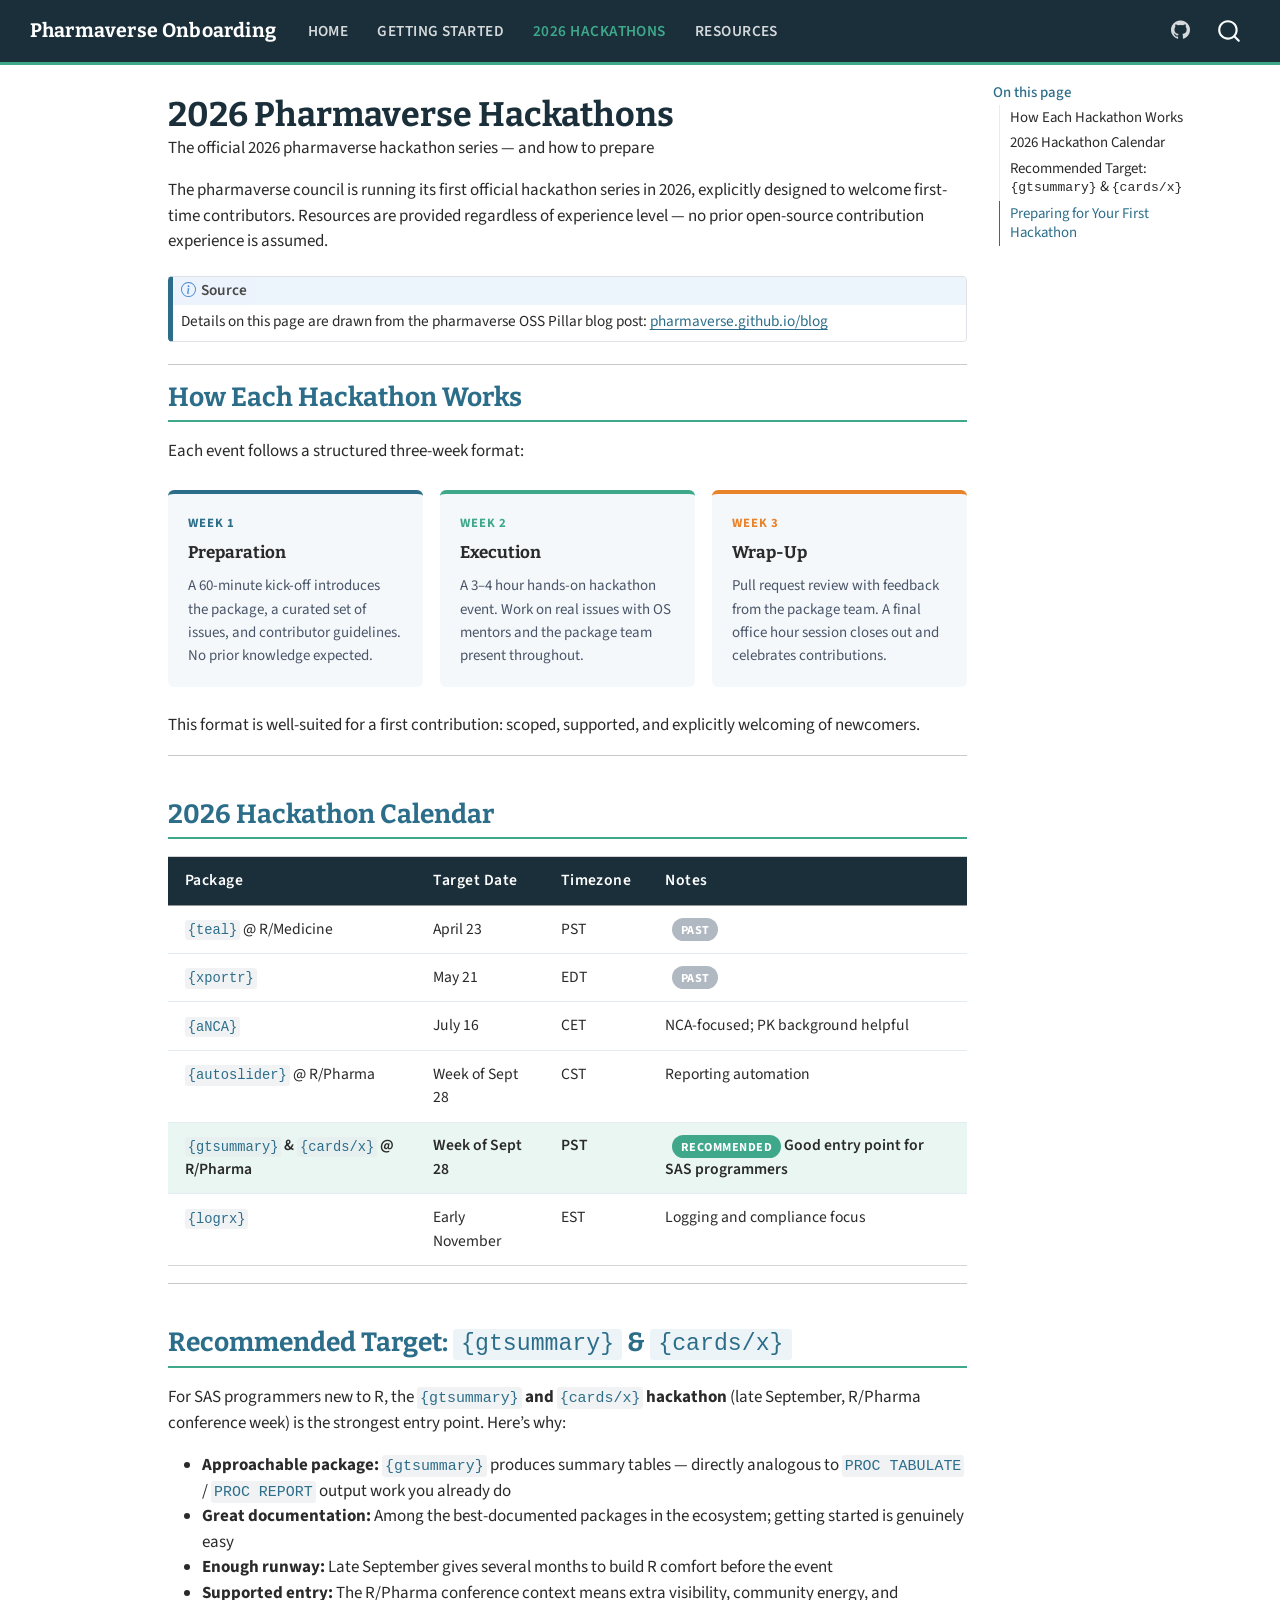
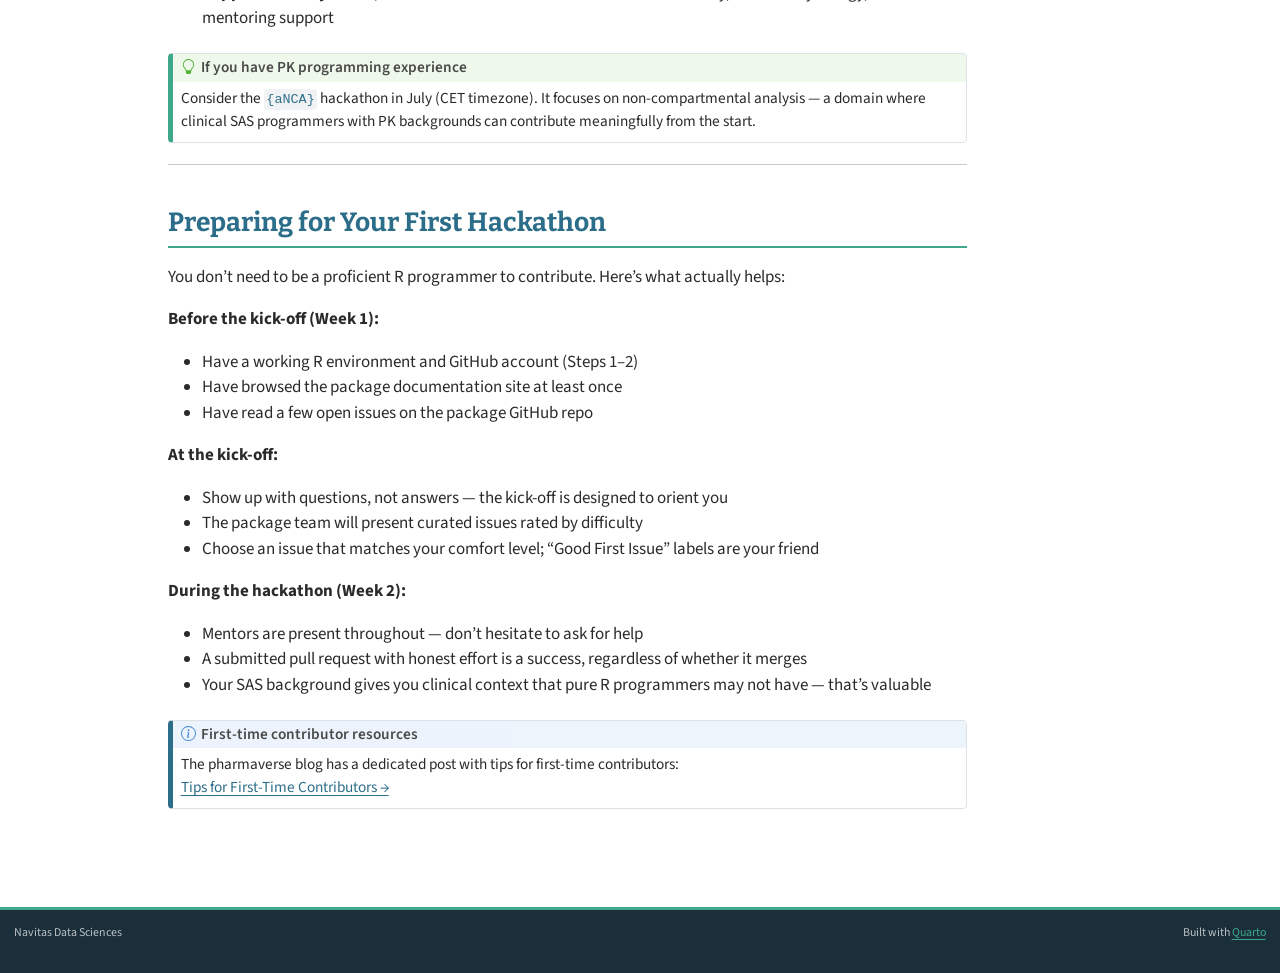
==== commit 96aadbee: "Built site for gh-pages" ====
--- a/hackathon.html
+++ b/hackathon.html
@@ -232,8 +232,8 @@
 <tr class="even">
 <td><code>{xportr}</code></td>
 <td>May 21</td>
-<td>EST</td>
-<td>Sign-up TBA — coming up soon</td>
+<td>EDT</td>
+<td><span class="badge-past">Past</span></td>
 </tr>
 <tr class="odd">
 <td><code>{aNCA}</code></td>
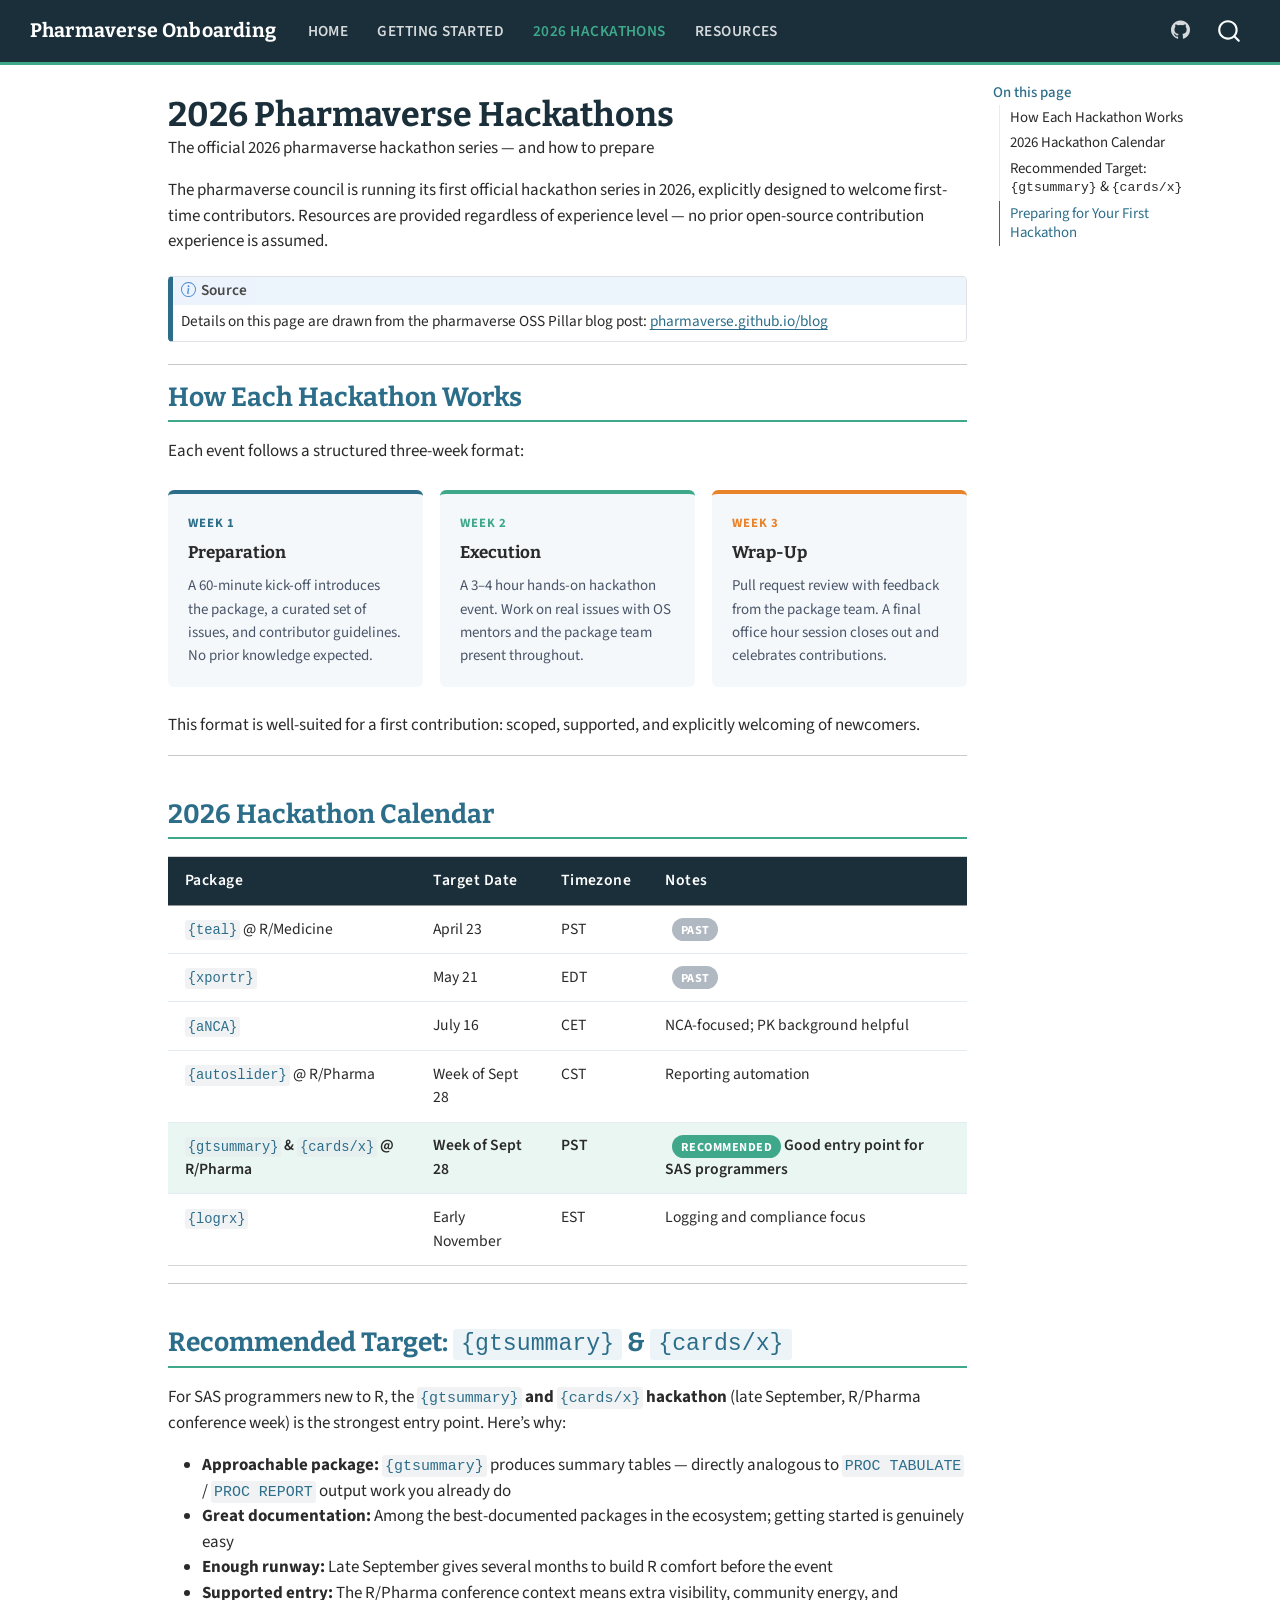
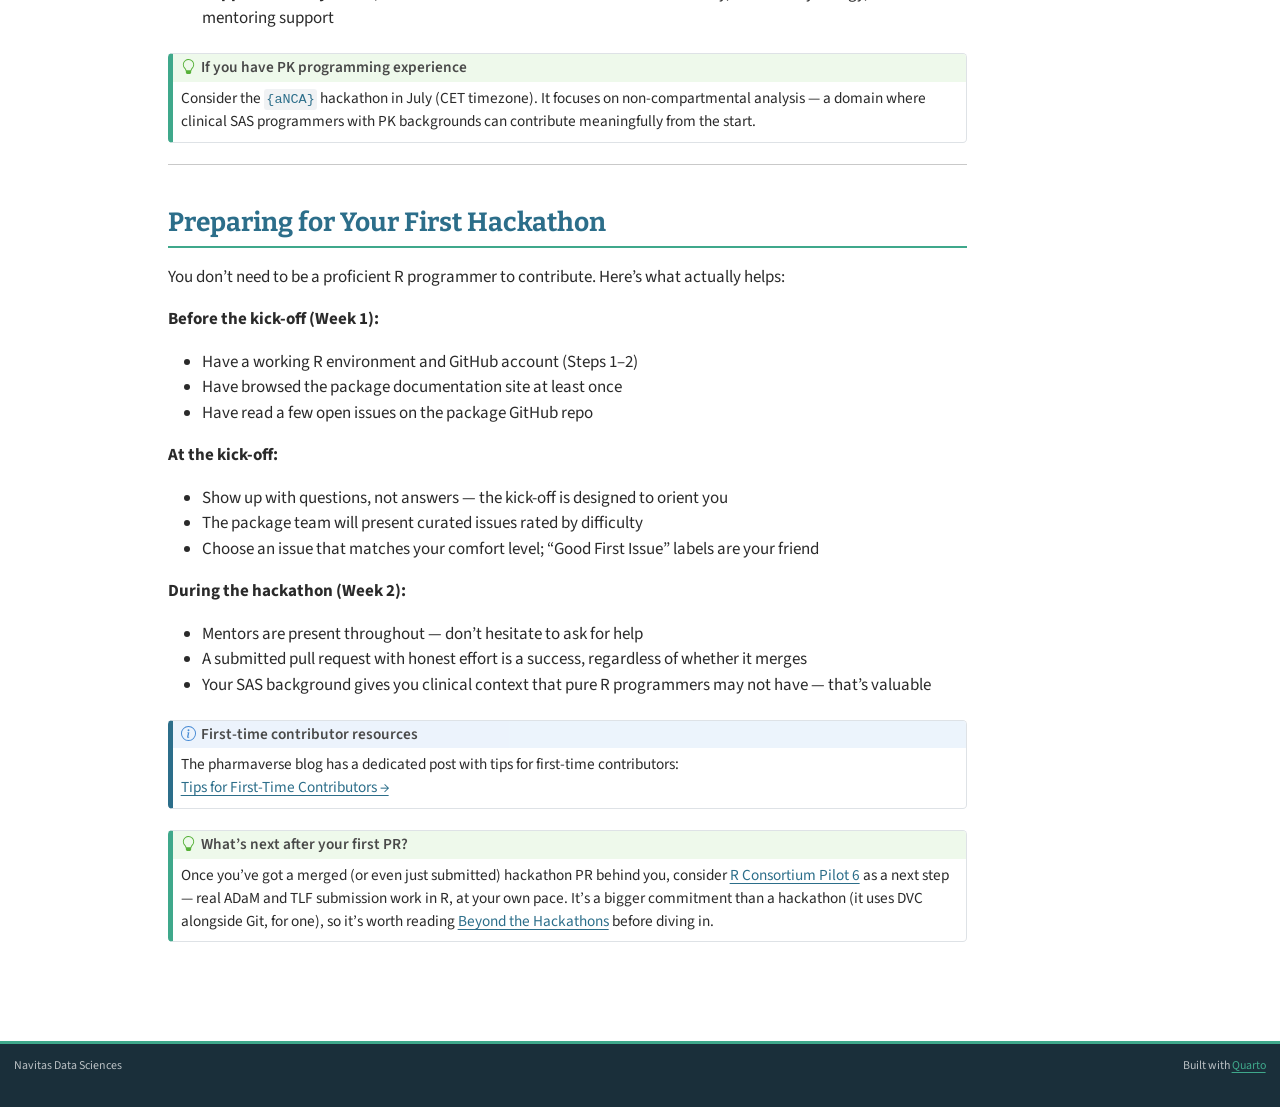
==== commit 50eb60e8: "Built site for gh-pages" ====
--- a/hackathon.html
+++ b/hackathon.html
@@ -2,7 +2,7 @@
 <html xmlns="http://www.w3.org/1999/xhtml" lang="en" xml:lang="en"><head>
 
 <meta charset="utf-8">
-<meta name="generator" content="quarto-1.9.37">
+<meta name="generator" content="quarto-1.9.38">
 
 <meta name="viewport" content="width=device-width, initial-scale=1.0, user-scalable=yes">
 
@@ -41,10 +41,10 @@
 <script src="site_libs/quarto-html/tippy.umd.min.js"></script>
 <script src="site_libs/quarto-html/anchor.min.js"></script>
 <link href="site_libs/quarto-html/tippy.css" rel="stylesheet">
-<link href="site_libs/quarto-html/quarto-syntax-highlighting-7f8f88aac4f3542376d5c11b86a4c14d.css" rel="stylesheet" id="quarto-text-highlighting-styles">
+<link href="site_libs/quarto-html/quarto-syntax-highlighting-15634bcf2e68342d4ad2dfa704d543f6.css" rel="stylesheet" id="quarto-text-highlighting-styles">
 <script src="site_libs/bootstrap/bootstrap.min.js"></script>
 <link href="site_libs/bootstrap/bootstrap-icons.css" rel="stylesheet">
-<link href="site_libs/bootstrap/bootstrap-ebcdbd7d827fe1fa6b3996e288fa04e9.min.css" rel="stylesheet" append-hash="true" id="quarto-bootstrap" data-mode="light">
+<link href="site_libs/bootstrap/bootstrap-1473f9a45095e0e89f12a7bdcc8c1a4f.min.css" rel="stylesheet" append-hash="true" id="quarto-bootstrap" data-mode="light">
 <script id="quarto-search-options" type="application/json">{
   "location": "navbar",
   "copy-button": false,
@@ -324,6 +324,19 @@
 <a href="https://pharmaverse.github.io/blog/posts/2024-03-11_tips_for__first_/tips_for__first__time__contributors.html">Tips for First-Time Contributors →</a></p>
 </div>
 </div>
+<div class="callout callout-style-default callout-tip callout-titled">
+<div class="callout-header d-flex align-content-center">
+<div class="callout-icon-container">
+<i class="callout-icon"></i>
+</div>
+<div class="callout-title-container flex-fill">
+<span class="screen-reader-only">Tip</span>What’s next after your first PR?
+</div>
+</div>
+<div class="callout-body-container callout-body">
+<p>Once you’ve got a merged (or even just submitted) hackathon PR behind you, consider <a href="./pilot6.html">R Consortium Pilot 6</a> as a next step — real ADaM and TLF submission work in R, at your own pace. It’s a bigger commitment than a hackathon (it uses DVC alongside Git, for one), so it’s worth reading <a href="./pilot6.html">Beyond the Hackathons</a> before diving in.</p>
+</div>
+</div>
 
 
 </section>
--- a/site_libs/quarto-html/quarto-syntax-highlighting-15634bcf2e68342d4ad2dfa704d543f6.css
+++ b/site_libs/quarto-html/quarto-syntax-highlighting-15634bcf2e68342d4ad2dfa704d543f6.css
@@ -0,0 +1,236 @@
+/* quarto syntax highlight colors */
+:root {
+  --quarto-hl-ot-color: #003B4F;
+  --quarto-hl-at-color: #657422;
+  --quarto-hl-ss-color: #20794D;
+  --quarto-hl-an-color: #5E5E5E;
+  --quarto-hl-fu-color: #4758AB;
+  --quarto-hl-st-color: #20794D;
+  --quarto-hl-cf-color: #003B4F;
+  --quarto-hl-op-color: #5E5E5E;
+  --quarto-hl-er-color: #AD0000;
+  --quarto-hl-bn-color: #AD0000;
+  --quarto-hl-al-color: #AD0000;
+  --quarto-hl-va-color: #111111;
+  --quarto-hl-bu-color: inherit;
+  --quarto-hl-ex-color: inherit;
+  --quarto-hl-pp-color: #AD0000;
+  --quarto-hl-in-color: #5E5E5E;
+  --quarto-hl-vs-color: #20794D;
+  --quarto-hl-wa-color: #5E5E5E;
+  --quarto-hl-do-color: #5E5E5E;
+  --quarto-hl-im-color: #00769E;
+  --quarto-hl-ch-color: #20794D;
+  --quarto-hl-dt-color: #AD0000;
+  --quarto-hl-fl-color: #AD0000;
+  --quarto-hl-co-color: #5E5E5E;
+  --quarto-hl-cv-color: #5E5E5E;
+  --quarto-hl-cn-color: #8f5902;
+  --quarto-hl-sc-color: #5E5E5E;
+  --quarto-hl-dv-color: #AD0000;
+  --quarto-hl-kw-color: #003B4F;
+}
+
+/* other quarto variables */
+:root {
+  --quarto-font-monospace: SFMono-Regular, Menlo, Monaco, Consolas, "Liberation Mono", "Courier New", monospace;
+}
+
+/* syntax highlight based on Pandoc's rules */
+pre > code.sourceCode > span {
+  color: #003B4F;
+}
+
+code.sourceCode > span {
+  color: #003B4F;
+}
+
+div.sourceCode,
+div.sourceCode pre.sourceCode {
+  color: #003B4F;
+}
+
+/* Normal */
+code span {
+  color: #003B4F;
+}
+
+/* Alert */
+code span.al {
+  color: #AD0000;
+  font-style: inherit;
+}
+
+/* Annotation */
+code span.an {
+  color: #5E5E5E;
+  font-style: inherit;
+}
+
+/* Attribute */
+code span.at {
+  color: #657422;
+  font-style: inherit;
+}
+
+/* BaseN */
+code span.bn {
+  color: #AD0000;
+  font-style: inherit;
+}
+
+/* BuiltIn */
+code span.bu {
+  font-style: inherit;
+}
+
+/* ControlFlow */
+code span.cf {
+  color: #003B4F;
+  font-weight: bold;
+  font-style: inherit;
+}
+
+/* Char */
+code span.ch {
+  color: #20794D;
+  font-style: inherit;
+}
+
+/* Constant */
+code span.cn {
+  color: #8f5902;
+  font-style: inherit;
+}
+
+/* Comment */
+code span.co {
+  color: #5E5E5E;
+  font-style: inherit;
+}
+
+/* CommentVar */
+code span.cv {
+  color: #5E5E5E;
+  font-style: italic;
+}
+
+/* Documentation */
+code span.do {
+  color: #5E5E5E;
+  font-style: italic;
+}
+
+/* DataType */
+code span.dt {
+  color: #AD0000;
+  font-style: inherit;
+}
+
+/* DecVal */
+code span.dv {
+  color: #AD0000;
+  font-style: inherit;
+}
+
+/* Error */
+code span.er {
+  color: #AD0000;
+  font-style: inherit;
+}
+
+/* Extension */
+code span.ex {
+  font-style: inherit;
+}
+
+/* Float */
+code span.fl {
+  color: #AD0000;
+  font-style: inherit;
+}
+
+/* Function */
+code span.fu {
+  color: #4758AB;
+  font-style: inherit;
+}
+
+/* Import */
+code span.im {
+  color: #00769E;
+  font-style: inherit;
+}
+
+/* Information */
+code span.in {
+  color: #5E5E5E;
+  font-style: inherit;
+}
+
+/* Keyword */
+code span.kw {
+  color: #003B4F;
+  font-weight: bold;
+  font-style: inherit;
+}
+
+/* Operator */
+code span.op {
+  color: #5E5E5E;
+  font-style: inherit;
+}
+
+/* Other */
+code span.ot {
+  color: #003B4F;
+  font-style: inherit;
+}
+
+/* Preprocessor */
+code span.pp {
+  color: #AD0000;
+  font-style: inherit;
+}
+
+/* SpecialChar */
+code span.sc {
+  color: #5E5E5E;
+  font-style: inherit;
+}
+
+/* SpecialString */
+code span.ss {
+  color: #20794D;
+  font-style: inherit;
+}
+
+/* String */
+code span.st {
+  color: #20794D;
+  font-style: inherit;
+}
+
+/* Variable */
+code span.va {
+  color: #111111;
+  font-style: inherit;
+}
+
+/* VerbatimString */
+code span.vs {
+  color: #20794D;
+  font-style: inherit;
+}
+
+/* Warning */
+code span.wa {
+  color: #5E5E5E;
+  font-style: italic;
+}
+
+.prevent-inlining {
+  content: "</";
+}
+
+/*# sourceMappingURL=f23921c56f73e400b49028c9186a1aa0.css.map */
